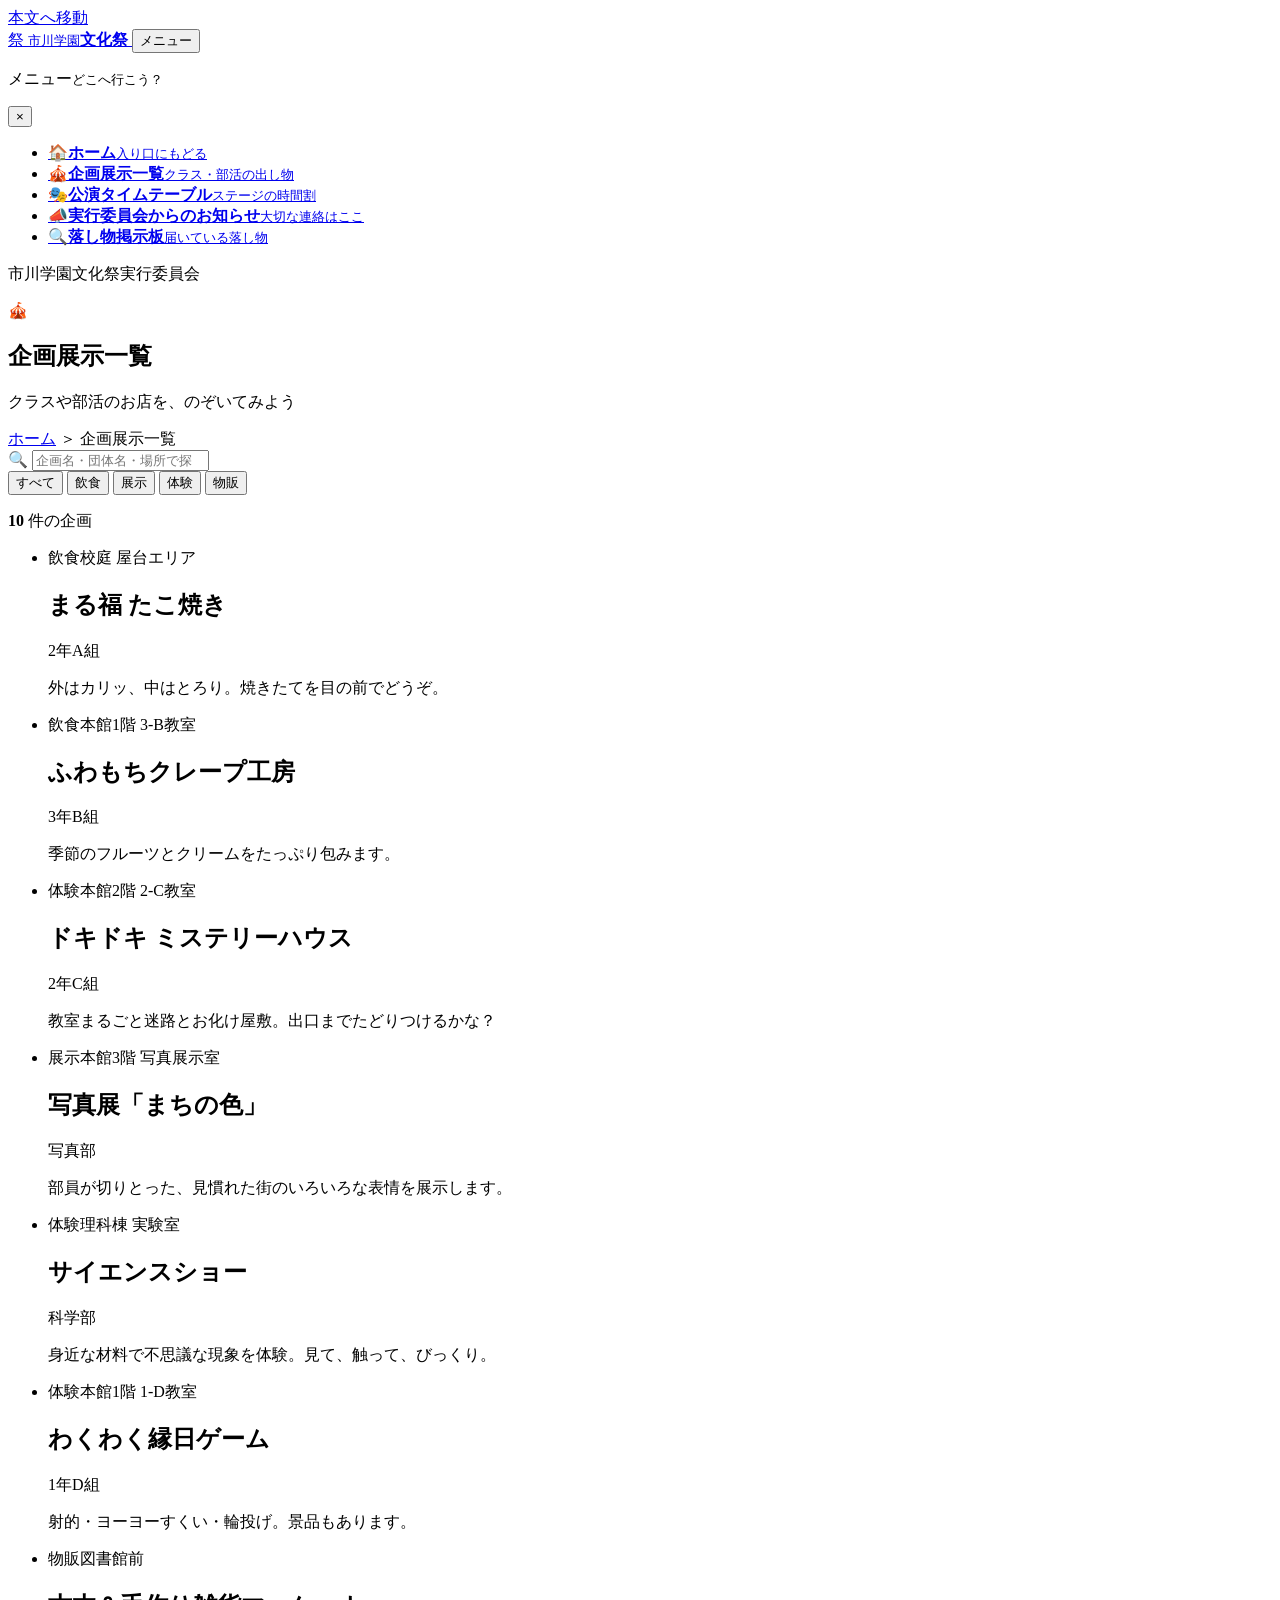
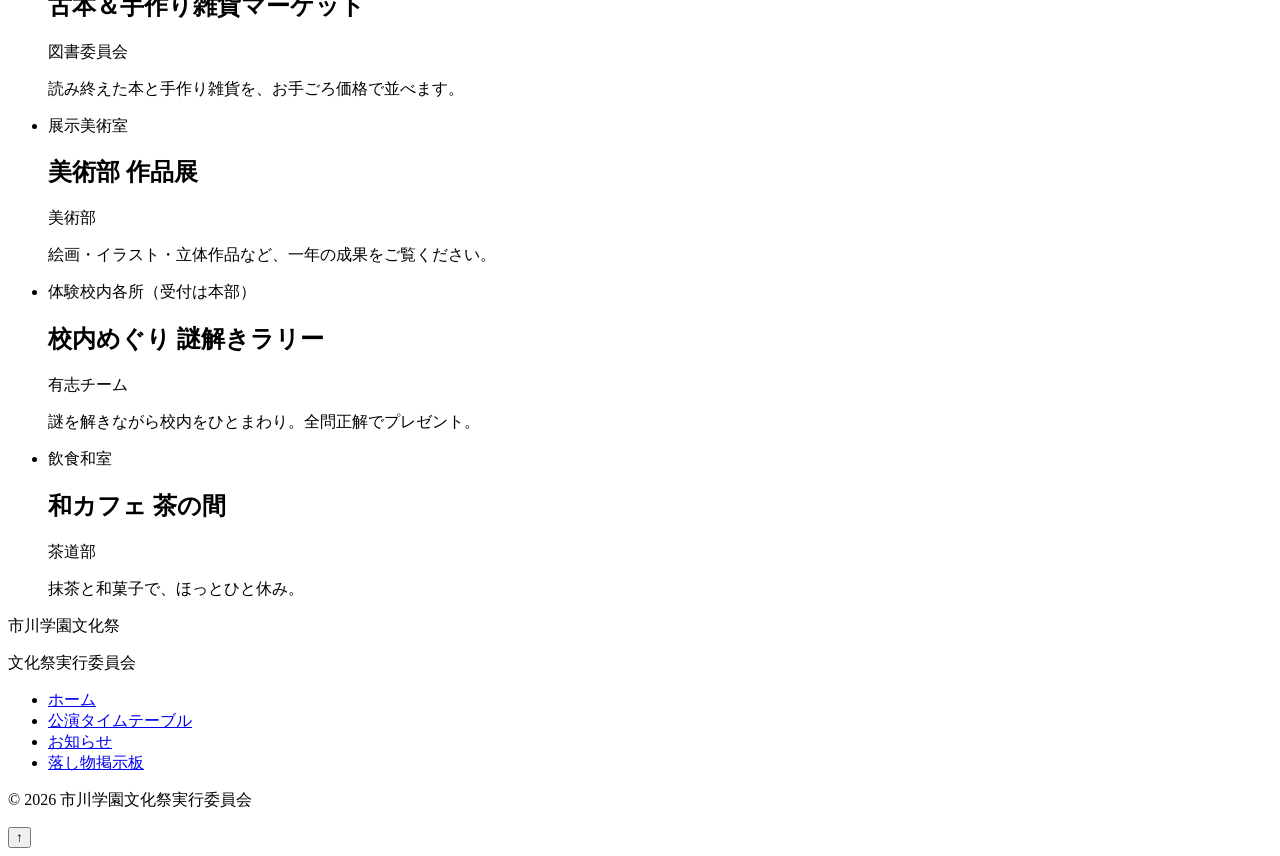
==== exhibits.html @ 0e33b3a8 "Add files via upload" ====
<!DOCTYPE html>
<html lang="ja">
<head>
  <meta charset="UTF-8">
  <meta name="viewport" content="width=device-width, initial-scale=1, viewport-fit=cover">
  <meta name="theme-color" content="#FFF7E6">
  <title>企画展示一覧 | 市川学園文化祭</title>
  <meta name="description" content="市川学園文化祭の企画展示一覧。飲食・展示・体験・物販をカテゴリや言葉で探せます。">
  <link rel="stylesheet" href="css/style.css">
  <script src="js/main.js" defer></script>
</head>
<body>
<a class="skip" href="#main">本文へ移動</a>

<div class="app">

  <!-- ===== ヘッダー ===== -->
  <header class="site-header">
    <div class="site-header__bar">
      <a class="brand" href="index.html" aria-label="市川学園文化祭 ホームへ">
        <span class="brand__mark" aria-hidden="true">祭</span>
        <span class="brand__text"><small>市川学園</small><strong>文化祭</strong></span>
      </a>
      <button class="menu-btn" type="button" aria-expanded="false" aria-controls="drawer" aria-label="メニューを開閉する" data-menu-toggle>
        <span class="menu-btn__icon" aria-hidden="true"><i></i><i></i><i></i></span>
        <span class="menu-btn__label">メニュー</span>
      </button>
    </div>
    <div class="awning" aria-hidden="true"></div>
  </header>

  <!-- ===== ハンバーガーメニュー ===== -->
  <div class="drawer-overlay" data-menu-close></div>
  <nav class="drawer" id="drawer" aria-label="メインメニュー">
    <div class="awning" aria-hidden="true"></div>
    <div class="drawer__head">
      <p class="drawer__title">メニュー<small>どこへ行こう？</small></p>
      <button class="drawer__close" type="button" data-menu-close aria-label="メニューを閉じる">×</button>
    </div>
    <ul class="drawer__list">
      <li data-c="mustard"><a href="index.html"><span class="drawer__ico" aria-hidden="true">🏠</span><span><b>ホーム</b><small>入り口にもどる</small></span></a></li>
      <li data-c="red"><a href="exhibits.html" aria-current="page"><span class="drawer__ico" aria-hidden="true">🎪</span><span><b>企画展示一覧</b><small>クラス・部活の出し物</small></span></a></li>
      <li data-c="blue"><a href="timetable.html"><span class="drawer__ico" aria-hidden="true">🎭</span><span><b>公演タイムテーブル</b><small>ステージの時間割</small></span></a></li>
      <li data-c="mustard"><a href="news.html"><span class="drawer__ico" aria-hidden="true">📣</span><span><b>実行委員会からのお知らせ</b><small>大切な連絡はここ</small></span></a></li>
      <li data-c="green"><a href="lostfound.html"><span class="drawer__ico" aria-hidden="true">🔍</span><span><b>落し物掲示板</b><small>届いている落し物</small></span></a></li>
    </ul>
    <p class="drawer__foot">市川学園文化祭実行委員会</p>
  </nav>

  <main id="main" class="theme-red">

    <section class="page-hero">
      <div class="bunting" aria-hidden="true"></div>
      <div class="page-hero__plate">
        <span class="page-hero__ico" aria-hidden="true">🎪</span>
        <h1 class="page-hero__title">企画展示一覧</h1>
        <p class="page-hero__lead">クラスや部活のお店を、のぞいてみよう</p>
      </div>
    </section>

    <nav class="crumbs" aria-label="現在のページ">
      <a href="index.html">ホーム</a> ＞ <span aria-current="page">企画展示一覧</span>
    </nav>

    <div class="section" data-filter-root>
      <div class="tools">
        <label class="search">
          <span class="search__ico" aria-hidden="true">🔍</span>
          <input type="search" placeholder="企画名・団体名・場所で探す" data-search aria-label="企画を検索">
        </label>
        <div class="chips" role="group" aria-label="カテゴリで絞り込む">
          <button class="chip" type="button" data-chip="all" aria-pressed="true">すべて</button>
          <button class="chip" type="button" data-chip="food" aria-pressed="false">飲食</button>
          <button class="chip" type="button" data-chip="exhibit" aria-pressed="false">展示</button>
          <button class="chip" type="button" data-chip="experience" aria-pressed="false">体験</button>
          <button class="chip" type="button" data-chip="goods" aria-pressed="false">物販</button>
        </div>
      </div>

      <p class="result-count" aria-live="polite"><b data-count>10</b> 件の企画</p>

      <!-- ★企画は<li>を1つ足すだけで増やせます（data-category は food / exhibit / experience / goods） -->
      <ul class="shop-list">

        <li class="shop" id="e1" data-item data-category="food">
          <div class="awning" aria-hidden="true"></div>
          <div class="shop__body">
            <div class="shop__meta"><span class="tag">飲食</span><span>校庭 屋台エリア</span></div>
            <h2 class="shop__title">まる福 たこ焼き</h2>
            <p class="shop__org">2年A組</p>
            <p class="shop__desc">外はカリッ、中はとろり。焼きたてを目の前でどうぞ。</p>
          </div>
        </li>

        <li class="shop" id="e2" data-item data-category="food">
          <div class="awning" aria-hidden="true"></div>
          <div class="shop__body">
            <div class="shop__meta"><span class="tag">飲食</span><span>本館1階 3-B教室</span></div>
            <h2 class="shop__title">ふわもちクレープ工房</h2>
            <p class="shop__org">3年B組</p>
            <p class="shop__desc">季節のフルーツとクリームをたっぷり包みます。</p>
          </div>
        </li>

        <li class="shop" id="e3" data-item data-category="experience">
          <div class="awning" aria-hidden="true"></div>
          <div class="shop__body">
            <div class="shop__meta"><span class="tag">体験</span><span>本館2階 2-C教室</span></div>
            <h2 class="shop__title">ドキドキ ミステリーハウス</h2>
            <p class="shop__org">2年C組</p>
            <p class="shop__desc">教室まるごと迷路とお化け屋敷。出口までたどりつけるかな？</p>
          </div>
        </li>

        <li class="shop" id="e4" data-item data-category="exhibit">
          <div class="awning" aria-hidden="true"></div>
          <div class="shop__body">
            <div class="shop__meta"><span class="tag">展示</span><span>本館3階 写真展示室</span></div>
            <h2 class="shop__title">写真展「まちの色」</h2>
            <p class="shop__org">写真部</p>
            <p class="shop__desc">部員が切りとった、見慣れた街のいろいろな表情を展示します。</p>
          </div>
        </li>

        <li class="shop" id="e5" data-item data-category="experience">
          <div class="awning" aria-hidden="true"></div>
          <div class="shop__body">
            <div class="shop__meta"><span class="tag">体験</span><span>理科棟 実験室</span></div>
            <h2 class="shop__title">サイエンスショー</h2>
            <p class="shop__org">科学部</p>
            <p class="shop__desc">身近な材料で不思議な現象を体験。見て、触って、びっくり。</p>
          </div>
        </li>

        <li class="shop" id="e6" data-item data-category="experience">
          <div class="awning" aria-hidden="true"></div>
          <div class="shop__body">
            <div class="shop__meta"><span class="tag">体験</span><span>本館1階 1-D教室</span></div>
            <h2 class="shop__title">わくわく縁日ゲーム</h2>
            <p class="shop__org">1年D組</p>
            <p class="shop__desc">射的・ヨーヨーすくい・輪投げ。景品もあります。</p>
          </div>
        </li>

        <li class="shop" id="e7" data-item data-category="goods">
          <div class="awning" aria-hidden="true"></div>
          <div class="shop__body">
            <div class="shop__meta"><span class="tag">物販</span><span>図書館前</span></div>
            <h2 class="shop__title">古本＆手作り雑貨マーケット</h2>
            <p class="shop__org">図書委員会</p>
            <p class="shop__desc">読み終えた本と手作り雑貨を、お手ごろ価格で並べます。</p>
          </div>
        </li>

        <li class="shop" id="e8" data-item data-category="exhibit">
          <div class="awning" aria-hidden="true"></div>
          <div class="shop__body">
            <div class="shop__meta"><span class="tag">展示</span><span>美術室</span></div>
            <h2 class="shop__title">美術部 作品展</h2>
            <p class="shop__org">美術部</p>
            <p class="shop__desc">絵画・イラスト・立体作品など、一年の成果をご覧ください。</p>
          </div>
        </li>

        <li class="shop" id="e9" data-item data-category="experience">
          <div class="awning" aria-hidden="true"></div>
          <div class="shop__body">
            <div class="shop__meta"><span class="tag">体験</span><span>校内各所（受付は本部）</span></div>
            <h2 class="shop__title">校内めぐり 謎解きラリー</h2>
            <p class="shop__org">有志チーム</p>
            <p class="shop__desc">謎を解きながら校内をひとまわり。全問正解でプレゼント。</p>
          </div>
        </li>

        <li class="shop" id="e10" data-item data-category="food">
          <div class="awning" aria-hidden="true"></div>
          <div class="shop__body">
            <div class="shop__meta"><span class="tag">飲食</span><span>和室</span></div>
            <h2 class="shop__title">和カフェ 茶の間</h2>
            <p class="shop__org">茶道部</p>
            <p class="shop__desc">抹茶と和菓子で、ほっとひと休み。</p>
          </div>
        </li>

      </ul>

      <p class="empty" data-empty hidden>見つかりませんでした。ほかの言葉やカテゴリで探してみてください。</p>
    </div>

  </main>

  <!-- ===== フッター ===== -->
  <footer class="site-footer">
    <div class="bunting" aria-hidden="true"></div>
    <div class="site-footer__body">
      <p class="site-footer__name">市川学園文化祭</p>
      <p class="site-footer__sub">文化祭実行委員会</p>
      <ul class="footer-links">
        <li><a href="index.html">ホーム</a></li>
        <li><a href="timetable.html">公演タイムテーブル</a></li>
        <li><a href="news.html">お知らせ</a></li>
        <li><a href="lostfound.html">落し物掲示板</a></li>
      </ul>
      <p class="copy">© 2026 市川学園文化祭実行委員会</p>
    </div>
    <div class="pavement" aria-hidden="true"></div>
  </footer>

  <button class="to-top" type="button" aria-label="ページの先頭へ戻る">↑</button>
</div>
</body>
</html>
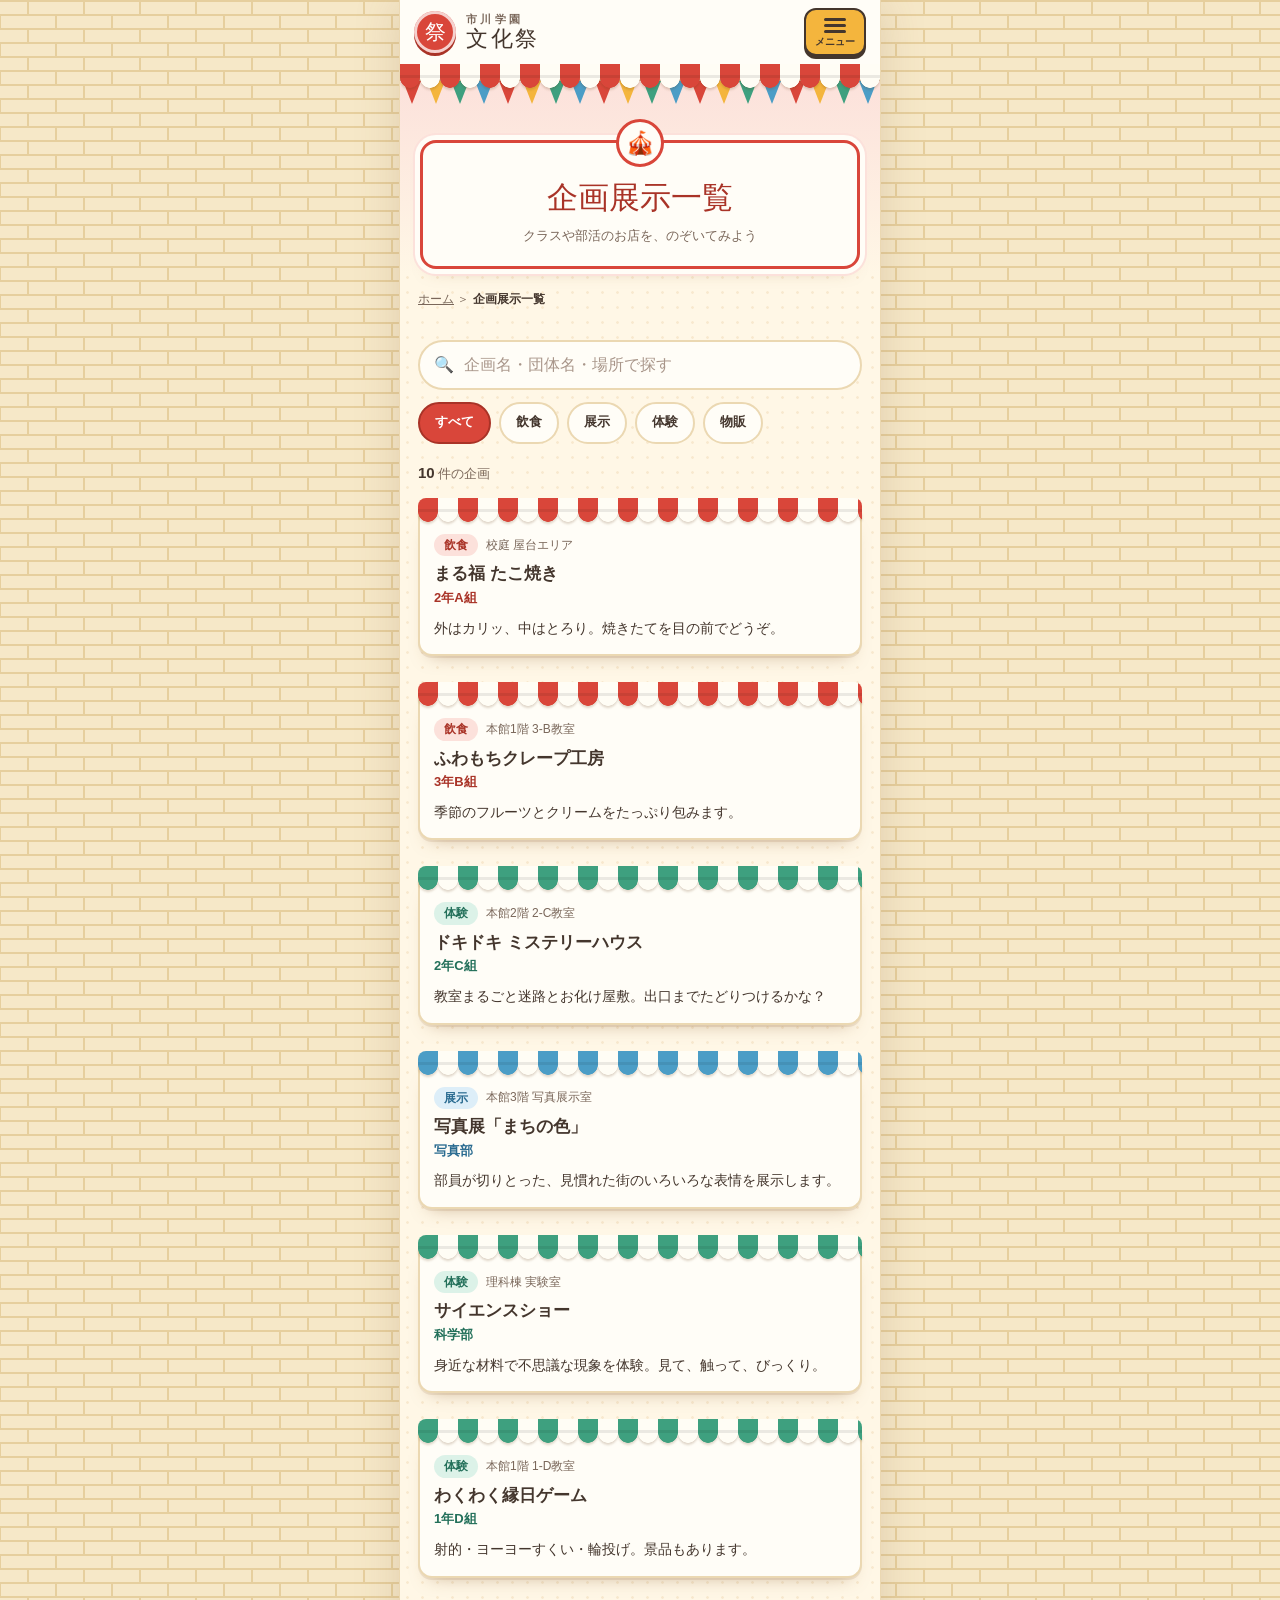
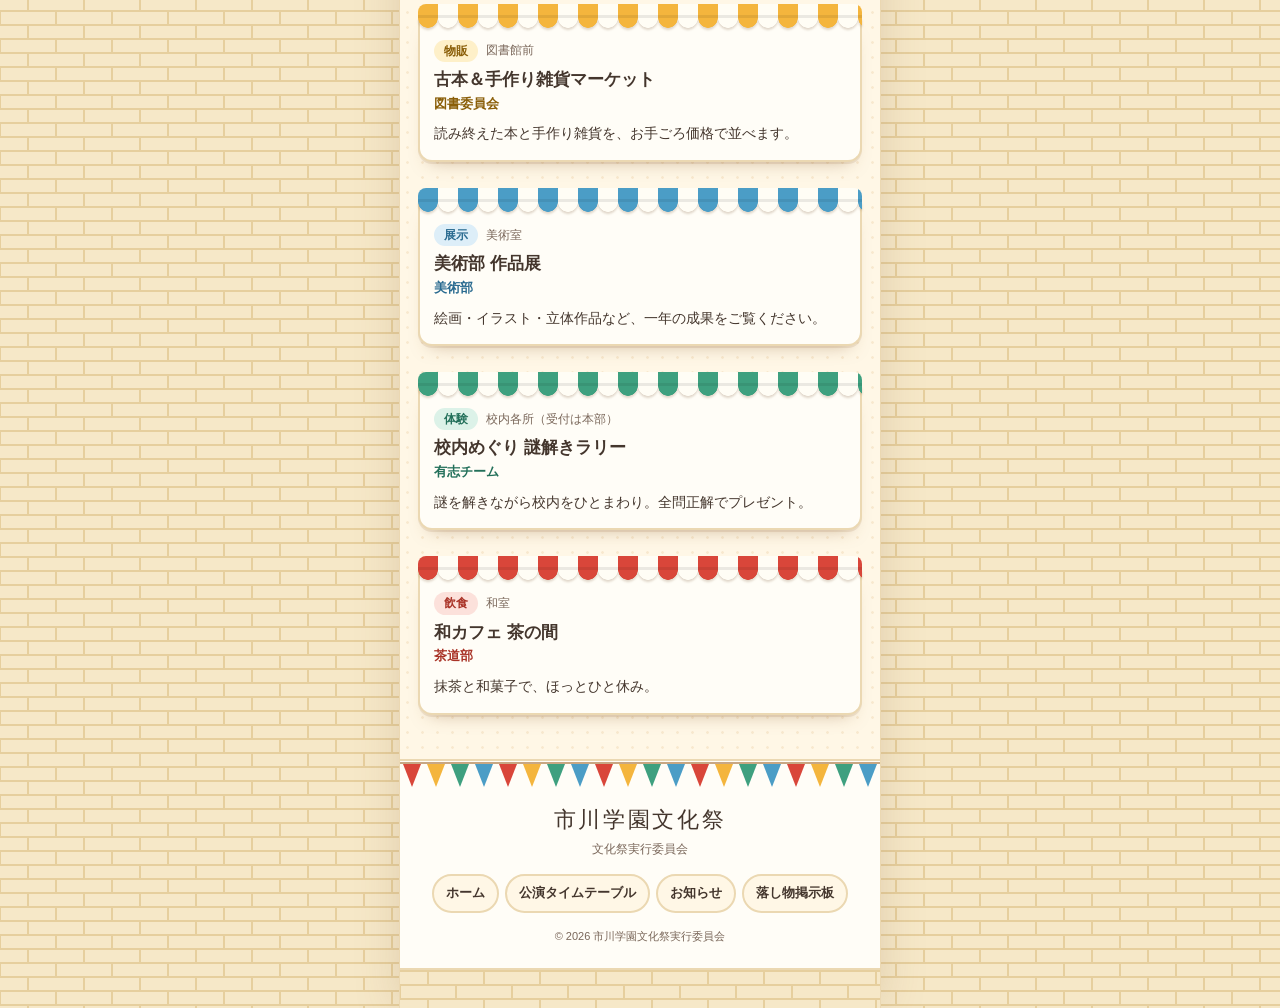
==== commit bc094d48: "Update stylesheet and script links in exhibits.html" ====
--- a/exhibits.html
+++ b/exhibits.html
@@ -6,8 +6,8 @@
   <meta name="theme-color" content="#FFF7E6">
   <title>企画展示一覧 | 市川学園文化祭</title>
   <meta name="description" content="市川学園文化祭の企画展示一覧。飲食・展示・体験・物販をカテゴリや言葉で探せます。">
-  <link rel="stylesheet" href="css/style.css">
-  <script src="js/main.js" defer></script>
+  <link rel="stylesheet" href="style.css">
+  <script src="main.js" defer></script>
 </head>
 <body>
 <a class="skip" href="#main">本文へ移動</a>
--- a/style.css
+++ b/style.css
@@ -0,0 +1,1205 @@
+@charset "UTF-8";
+@import url("https://fonts.googleapis.com/css2?family=RocknRoll+One&family=Zen+Maru+Gothic:wght@400;500;700&display=swap");
+
+/* ==========================================================
+   市川学園文化祭 共通スタイル（全ページ共通）
+   テーマ：昼下がりの商店街
+   　日よけテント / 提灯 / 万国旗 / 石畳 / 掲示板
+   構成：
+     1. デザイントークン
+     2. ベース
+     3. レイアウト（アプリ枠・ヘッダー・ドロワー・フッター）
+     4. 共通パーツ（見出し・ボタン・タグ・チップ・検索）
+     5. ホーム
+     6. 企画展示一覧
+     7. 公演タイムテーブル
+     8. 実行委員会からのお知らせ
+     9. 落し物掲示板
+    10. モーション設定
+   ========================================================== */
+
+
+/* ---------- 1. デザイントークン ---------- */
+:root {
+  /* 画面幅：スマホ縦を基準。PCでは中央にこの幅で表示 */
+  --col: 480px;
+  --edge: max(0px, calc((100vw - var(--col)) / 2));
+
+  /* 地の色（すべて明るい生成り系） */
+  --cream: #FFF7E6;
+  --paper: #FFFDF7;
+  --sand: #F3E4C4;
+  --line: #EBD8B2;
+
+  /* 文字 */
+  --ink: #44362D;
+  --ink-soft: #7A675A;
+
+  /* 商店街の色：提灯の赤 / からし / 若草 / 空 */
+  --red: #D9463A;
+  --red-deep: #A93327;
+  --red-soft: #FCE1DB;
+
+  --mustard: #F4B53D;
+  --mustard-deep: #8A5E08;
+  --mustard-soft: #FEF0C9;
+
+  --green: #3EA07F;
+  --green-deep: #23705A;
+  --green-soft: #DCF2E8;
+
+  --blue: #4B9DC6;
+  --blue-deep: #2A6B90;
+  --blue-soft: #DDEEF8;
+
+  --rope: #B58B5C;
+
+  --shadow: 0 2px 0 rgba(140, 95, 45, .12), 0 10px 18px -12px rgba(140, 95, 45, .5);
+
+  --font-display: "RocknRoll One", "Zen Maru Gothic", "Hiragino Maru Gothic ProN", "Yu Gothic", sans-serif;
+  --font-body: "Zen Maru Gothic", "Hiragino Maru Gothic ProN", "Hiragino Kaku Gothic ProN", "Yu Gothic Medium", "Yu Gothic", Meiryo, sans-serif;
+
+  /* 石畳（SVG） */
+  --brick: url("data:image/svg+xml,%3Csvg xmlns='http://www.w3.org/2000/svg' width='56' height='28' viewBox='0 0 56 28'%3E%3Crect width='56' height='28' fill='%23F6E8C8'/%3E%3Cpath d='M0 1H56M0 15H56M28 1V15M0 15V29M56 15V29' stroke='%23E6CF9E' stroke-width='2' fill='none'/%3E%3C/svg%3E");
+
+  /* 万国旗（SVG） */
+  --bunting: url("data:image/svg+xml,%3Csvg xmlns='http://www.w3.org/2000/svg' width='96' height='32' viewBox='0 0 96 32'%3E%3Cpath d='M0 2H96' stroke='%23B58B5C' stroke-width='1.6'/%3E%3Cpath d='M3 3L21 3L12 26Z' fill='%23D9463A'/%3E%3Cpath d='M27 3L45 3L36 26Z' fill='%23F4B53D'/%3E%3Cpath d='M51 3L69 3L60 26Z' fill='%233EA07F'/%3E%3Cpath d='M75 3L93 3L84 26Z' fill='%234B9DC6'/%3E%3C/svg%3E");
+}
+
+/* ページごとのアクセント色 */
+.theme-red   { --acc: var(--red);     --acc-deep: var(--red-deep);     --acc-soft: var(--red-soft); }
+.theme-blue  { --acc: var(--blue);    --acc-deep: var(--blue-deep);    --acc-soft: var(--blue-soft); }
+.theme-mustard { --acc: var(--mustard); --acc-deep: var(--mustard-deep); --acc-soft: var(--mustard-soft); }
+.theme-green { --acc: var(--green);   --acc-deep: var(--green-deep);   --acc-soft: var(--green-soft); }
+
+
+/* ---------- 2. ベース ---------- */
+*, *::before, *::after { box-sizing: border-box; }
+
+html {
+  -webkit-text-size-adjust: 100%;
+  text-size-adjust: 100%;
+  scroll-behavior: smooth;
+}
+
+body {
+  margin: 0;
+  font-family: var(--font-body);
+  font-size: 15px;
+  line-height: 1.75;
+  color: var(--ink);
+  background-color: var(--sand);
+  background-image: var(--brick);
+  -webkit-font-smoothing: antialiased;
+}
+
+body.is-locked { overflow: hidden; }
+
+h1, h2, h3, p, dl, dd, ul, ol { margin: 0; padding: 0; }
+ul, ol { list-style: none; }
+img, svg { display: block; max-width: 100%; }
+a { color: var(--blue-deep); }
+button { font: inherit; color: inherit; }
+
+[hidden] { display: none !important; }
+
+:focus-visible {
+  outline: 3px solid var(--blue);
+  outline-offset: 2px;
+  border-radius: 6px;
+}
+
+.skip {
+  position: absolute;
+  left: 8px;
+  top: -80px;
+  z-index: 300;
+  padding: 8px 14px;
+  background: var(--paper);
+  border: 2px solid var(--ink);
+  border-radius: 8px;
+  font-weight: 700;
+}
+.skip:focus { top: 8px; }
+
+
+/* ---------- 3. レイアウト ---------- */
+.app {
+  position: relative;
+  max-width: var(--col);
+  min-height: 100vh;
+  min-height: 100dvh;
+  margin: 0 auto;
+  background-color: var(--cream);
+  background-image: radial-gradient(rgba(214, 160, 84, .16) 1px, transparent 1.6px);
+  background-size: 15px 15px;
+  box-shadow: 0 0 0 1px var(--line), 0 0 44px rgba(120, 80, 40, .18);
+  overflow-x: clip;
+}
+
+/* 日よけテント（ストライプ＋スカラップ） */
+.awning {
+  --awn: var(--red);
+  position: relative;
+  height: 14px;
+  background: repeating-linear-gradient(90deg, var(--awn) 0 20px, #FFFDF5 20px 40px);
+  box-shadow: inset 0 -3px 0 rgba(0, 0, 0, .08);
+}
+.awning::after {
+  content: "";
+  position: absolute;
+  left: 0;
+  right: 0;
+  top: 100%;
+  height: 10px;
+  background:
+    radial-gradient(circle at 10px 0, var(--awn) 9.5px, transparent 10px) 0 0 / 40px 10px repeat-x,
+    radial-gradient(circle at 30px 0, #FFFDF5 9.5px, transparent 10px) 0 0 / 40px 10px repeat-x;
+  filter: drop-shadow(0 2px 1px rgba(100, 60, 20, .2));
+}
+
+/* 万国旗 */
+.bunting {
+  height: 32px;
+  background: var(--bunting) repeat-x 0 0 / 96px 32px;
+}
+
+/* 石畳 */
+.pavement {
+  height: 40px;
+  background-image: var(--brick);
+  border-top: 2px solid var(--line);
+}
+
+/* ヘッダー */
+.site-header {
+  position: sticky;
+  top: 0;
+  z-index: 50;
+  background: var(--paper);
+}
+.site-header__bar {
+  display: flex;
+  align-items: center;
+  justify-content: space-between;
+  gap: 12px;
+  min-height: 62px;
+  padding: 8px 14px;
+}
+.brand {
+  display: flex;
+  align-items: center;
+  gap: 10px;
+  color: inherit;
+  text-decoration: none;
+}
+.brand__mark {
+  display: grid;
+  place-items: center;
+  flex: none;
+  width: 42px;
+  height: 42px;
+  border-radius: 50%;
+  background: var(--red);
+  color: #fff;
+  font-family: var(--font-display);
+  font-size: 21px;
+  box-shadow: inset 0 0 0 3px rgba(255, 255, 255, .75), 0 3px 0 var(--red-deep);
+}
+.brand__text {
+  display: flex;
+  flex-direction: column;
+  line-height: 1.15;
+}
+.brand__text small {
+  font-size: 11px;
+  font-weight: 700;
+  letter-spacing: .3em;
+  color: var(--ink-soft);
+}
+.brand__text strong {
+  font-family: var(--font-display);
+  font-weight: 400;
+  font-size: 22px;
+  letter-spacing: .12em;
+}
+
+/* ハンバーガーボタン */
+.menu-btn {
+  display: flex;
+  flex-direction: column;
+  align-items: center;
+  justify-content: center;
+  gap: 4px;
+  flex: none;
+  width: 62px;
+  height: 48px;
+  padding: 0;
+  border: 2px solid var(--ink);
+  border-radius: 12px;
+  background: var(--mustard);
+  box-shadow: 0 3px 0 var(--ink);
+  cursor: pointer;
+}
+.menu-btn:active { transform: translateY(2px); box-shadow: 0 1px 0 var(--ink); }
+.menu-btn__icon { position: relative; width: 22px; height: 15px; }
+.menu-btn__icon i {
+  position: absolute;
+  left: 0;
+  width: 100%;
+  height: 3px;
+  border-radius: 2px;
+  background: var(--ink);
+  transition: transform .25s, top .25s, opacity .2s;
+}
+.menu-btn__icon i:nth-child(1) { top: 0; }
+.menu-btn__icon i:nth-child(2) { top: 6px; }
+.menu-btn__icon i:nth-child(3) { top: 12px; }
+.menu-btn__label { font-size: 10px; font-weight: 700; line-height: 1; }
+.menu-btn[aria-expanded="true"] i:nth-child(1) { top: 6px; transform: rotate(45deg); }
+.menu-btn[aria-expanded="true"] i:nth-child(2) { opacity: 0; }
+.menu-btn[aria-expanded="true"] i:nth-child(3) { top: 6px; transform: rotate(-45deg); }
+
+/* ドロワー（ハンバーガーメニュー本体） */
+.drawer-overlay {
+  position: fixed;
+  top: 0;
+  bottom: 0;
+  left: var(--edge);
+  right: var(--edge);
+  z-index: 90;
+  background: rgba(90, 58, 34, .32);
+  opacity: 0;
+  visibility: hidden;
+  transition: opacity .3s, visibility 0s .3s;
+}
+.drawer-overlay.is-open {
+  opacity: 1;
+  visibility: visible;
+  transition: opacity .3s;
+}
+
+.drawer {
+  position: fixed;
+  top: 0;
+  bottom: 0;
+  right: var(--edge);
+  z-index: 100;
+  display: flex;
+  flex-direction: column;
+  width: min(86vw, 340px);
+  background: var(--cream);
+  border-left: 3px solid var(--mustard);
+  box-shadow: -12px 0 30px -12px rgba(90, 58, 34, .4);
+  transform: translateX(105%);
+  visibility: hidden;
+  transition: transform .32s cubic-bezier(.3, .9, .3, 1), visibility 0s .32s;
+  overflow-y: auto;
+  overscroll-behavior: contain;
+}
+.drawer.is-open {
+  transform: none;
+  visibility: visible;
+  transition: transform .32s cubic-bezier(.3, .9, .3, 1), visibility 0s;
+}
+.drawer .awning { --awn: var(--mustard); flex: none; height: 18px; }
+
+.drawer__head {
+  display: flex;
+  align-items: center;
+  justify-content: space-between;
+  padding: 24px 16px 10px 20px;
+}
+.drawer__title {
+  font-family: var(--font-display);
+  font-size: 22px;
+  line-height: 1.3;
+}
+.drawer__title small {
+  display: block;
+  font-family: var(--font-body);
+  font-size: 12px;
+  color: var(--ink-soft);
+}
+.drawer__close {
+  display: grid;
+  place-items: center;
+  width: 44px;
+  height: 44px;
+  border: 2px solid var(--line);
+  border-radius: 50%;
+  background: var(--paper);
+  font-size: 22px;
+  line-height: 1;
+  cursor: pointer;
+}
+.drawer__list {
+  display: flex;
+  flex-direction: column;
+  gap: 10px;
+  padding: 8px 16px 16px;
+}
+.drawer__list li { --c-soft: var(--mustard-soft); }
+.drawer__list li[data-c="red"]   { --c-soft: var(--red-soft); }
+.drawer__list li[data-c="blue"]  { --c-soft: var(--blue-soft); }
+.drawer__list li[data-c="green"] { --c-soft: var(--green-soft); }
+.drawer__list a {
+  display: flex;
+  align-items: center;
+  gap: 12px;
+  min-height: 62px;
+  padding: 10px 14px;
+  border: 2px solid var(--line);
+  border-radius: 14px;
+  background: var(--paper);
+  color: var(--ink);
+  text-decoration: none;
+}
+.drawer__list a:active { background: var(--mustard-soft); }
+.drawer__list a[aria-current="page"] {
+  border-color: var(--mustard);
+  background: var(--mustard-soft);
+}
+.drawer__ico {
+  display: grid;
+  place-items: center;
+  flex: none;
+  width: 42px;
+  height: 42px;
+  border-radius: 50%;
+  background: var(--c-soft);
+  font-size: 21px;
+}
+.drawer__list b { display: block; font-size: 15px; line-height: 1.4; }
+.drawer__list small { display: block; font-size: 12px; color: var(--ink-soft); line-height: 1.4; }
+.drawer__foot {
+  margin-top: auto;
+  padding: 14px 20px calc(18px + env(safe-area-inset-bottom));
+  font-size: 12px;
+  color: var(--ink-soft);
+  text-align: center;
+}
+
+/* フッター */
+.site-footer {
+  margin-top: 44px;
+  text-align: center;
+  background: var(--paper);
+  border-top: 2px solid var(--line);
+}
+.site-footer__body { padding: 8px 18px 22px; }
+.site-footer__name {
+  font-family: var(--font-display);
+  font-size: 22px;
+  letter-spacing: .12em;
+}
+.site-footer__sub { font-size: 12px; color: var(--ink-soft); }
+.footer-links {
+  display: flex;
+  flex-wrap: wrap;
+  justify-content: center;
+  gap: 4px 6px;
+  margin: 14px 0;
+}
+.footer-links a {
+  display: inline-block;
+  padding: 6px 12px;
+  border-radius: 999px;
+  color: var(--ink);
+  font-size: 13px;
+  font-weight: 700;
+  text-decoration: none;
+  background: var(--cream);
+  border: 2px solid var(--line);
+}
+.copy { font-size: 11px; color: var(--ink-soft); }
+.site-footer .pavement { padding-bottom: env(safe-area-inset-bottom); }
+
+/* ページ先頭へ戻る */
+.to-top {
+  position: fixed;
+  right: calc(var(--edge) + 14px);
+  bottom: calc(16px + env(safe-area-inset-bottom));
+  z-index: 40;
+  display: grid;
+  place-items: center;
+  width: 48px;
+  height: 48px;
+  border: 2px solid var(--red-deep);
+  border-radius: 50%;
+  background: var(--red);
+  color: #fff;
+  font-size: 20px;
+  font-weight: 700;
+  line-height: 1;
+  box-shadow: 0 4px 0 var(--red-deep);
+  cursor: pointer;
+  opacity: 0;
+  visibility: hidden;
+  transform: translateY(10px);
+  transition: opacity .25s, transform .25s, visibility 0s .25s;
+}
+.to-top.is-show {
+  opacity: 1;
+  visibility: visible;
+  transform: none;
+  transition: opacity .25s, transform .25s;
+}
+
+
+/* ---------- 4. 共通パーツ ---------- */
+.section { padding: 30px 18px 0; }
+
+.sec-title {
+  margin-bottom: 16px;
+  font-family: var(--font-display);
+  font-weight: 400;
+  font-size: 22px;
+  line-height: 1.35;
+}
+.sec-title::after {
+  content: "";
+  display: block;
+  width: 72px;
+  height: 5px;
+  margin-top: 6px;
+  border-radius: 3px;
+  background: repeating-linear-gradient(90deg, var(--red) 0 9px, var(--mustard) 9px 18px, var(--green) 18px 27px, var(--blue) 27px 36px);
+}
+.sec-note { margin: -6px 0 14px; font-size: 13px; color: var(--ink-soft); }
+
+.more-link { display: flex; justify-content: flex-end; margin-top: 12px; }
+.more-link a { padding: 6px 4px; font-weight: 700; font-size: 14px; }
+
+/* ボタン */
+.btn {
+  display: inline-flex;
+  align-items: center;
+  justify-content: center;
+  min-height: 50px;
+  padding: 0 16px;
+  border: 2px solid var(--red-deep);
+  border-radius: 999px;
+  background: var(--red);
+  color: #fff;
+  font-size: 15px;
+  font-weight: 700;
+  text-decoration: none;
+  box-shadow: 0 4px 0 var(--red-deep);
+}
+.btn:active { transform: translateY(3px); box-shadow: 0 1px 0 var(--red-deep); }
+.btn--ghost {
+  background: var(--paper);
+  border-color: var(--red);
+  color: var(--red-deep);
+  box-shadow: 0 4px 0 var(--red);
+}
+.btn--ghost:active { box-shadow: 0 1px 0 var(--red); }
+
+/* タグ */
+.tag {
+  display: inline-block;
+  padding: 1px 10px;
+  border-radius: 999px;
+  background: var(--tag-soft, var(--red-soft));
+  color: var(--tag-deep, var(--red-deep));
+  font-size: 12px;
+  font-weight: 700;
+  line-height: 1.7;
+  white-space: nowrap;
+}
+.tag--red     { --tag-soft: var(--red-soft);     --tag-deep: var(--red-deep); }
+.tag--blue    { --tag-soft: var(--blue-soft);    --tag-deep: var(--blue-deep); }
+.tag--green   { --tag-soft: var(--green-soft);   --tag-deep: var(--green-deep); }
+.tag--mustard { --tag-soft: var(--mustard-soft); --tag-deep: var(--mustard-deep); }
+
+/* パンくず */
+.crumbs { padding: 14px 18px 0; font-size: 12px; color: var(--ink-soft); }
+.crumbs a { color: var(--ink-soft); }
+.crumbs span[aria-current] { color: var(--ink); font-weight: 700; }
+
+/* 下層ページ：看板つきタイトル */
+.page-hero { position: relative; padding-bottom: 6px; background: linear-gradient(var(--acc-soft), var(--cream)); }
+.page-hero__plate {
+  position: relative;
+  margin: 30px 20px 0;
+  padding: 34px 16px 18px;
+  text-align: center;
+  background: var(--paper);
+  border: 3px solid var(--acc);
+  border-radius: 16px;
+  box-shadow: 0 0 0 5px var(--paper), 0 0 0 7px var(--acc-soft), var(--shadow);
+}
+.page-hero__ico {
+  position: absolute;
+  top: -24px;
+  left: 50%;
+  display: grid;
+  place-items: center;
+  width: 48px;
+  height: 48px;
+  border: 3px solid var(--acc);
+  border-radius: 50%;
+  background: var(--paper);
+  font-size: 23px;
+  transform: translateX(-50%);
+}
+.page-hero__title {
+  font-family: var(--font-display);
+  font-weight: 400;
+  font-size: clamp(24px, 7.4vw, 31px);
+  line-height: 1.35;
+  color: var(--acc-deep);
+}
+.page-hero__lead { margin-top: 6px; font-size: 13px; color: var(--ink-soft); }
+
+/* 絞り込み・検索 */
+.tools { display: flex; flex-direction: column; gap: 12px; }
+.search { position: relative; }
+.search__ico { position: absolute; left: 16px; top: 50%; font-size: 16px; transform: translateY(-50%); pointer-events: none; }
+.search input {
+  width: 100%;
+  min-height: 50px;
+  padding: 0 16px 0 44px;
+  border: 2px solid var(--line);
+  border-radius: 999px;
+  background: var(--paper);
+  color: var(--ink);
+  font: inherit;
+  font-size: 16px; /* iOSの自動ズーム防止 */
+}
+.search input::placeholder { color: #A9968A; }
+.search input:focus { border-color: var(--acc, var(--blue)); outline: none; box-shadow: 0 0 0 3px var(--acc-soft, var(--blue-soft)); }
+
+.chips { display: flex; flex-wrap: wrap; gap: 8px; }
+.chip {
+  display: inline-flex;
+  align-items: center;
+  gap: 6px;
+  min-height: 42px;
+  padding: 0 15px;
+  border: 2px solid var(--line);
+  border-radius: 999px;
+  background: var(--paper);
+  color: var(--ink);
+  font-size: 13px;
+  font-weight: 700;
+  cursor: pointer;
+}
+.chip[aria-pressed="true"] {
+  background: var(--stc, var(--acc, var(--red)));
+  border-color: var(--stc-deep, var(--acc-deep, var(--red-deep)));
+  color: #fff;
+}
+.chip--mustard[aria-pressed="true"] { color: var(--ink); }
+.chip--fav[aria-pressed="true"] {
+  background: var(--mustard);
+  border-color: var(--mustard-deep);
+  color: var(--ink);
+}
+.chip__dot { width: 10px; height: 10px; border-radius: 50%; background: var(--stc); box-shadow: 0 0 0 2px #fff; }
+
+.result-count { margin: 16px 0 12px; font-size: 13px; color: var(--ink-soft); }
+.result-count b { color: var(--ink); font-size: 15px; }
+
+.empty {
+  padding: 26px 16px;
+  text-align: center;
+  font-size: 14px;
+  color: var(--ink-soft);
+  background: var(--paper);
+  border: 2px dashed var(--line);
+  border-radius: 14px;
+}
+
+.bullets li { position: relative; padding-left: 1.2em; }
+.bullets li + li { margin-top: 4px; }
+.bullets li::before {
+  content: "";
+  position: absolute;
+  left: .2em;
+  top: .72em;
+  width: 7px;
+  height: 7px;
+  border-radius: 50%;
+  background: var(--acc, var(--red));
+}
+
+/* ページ内リンクで飛んだ先を強調 */
+:target { animation: target-flash 1.6s ease-out; }
+@keyframes target-flash { 0% { box-shadow: 0 0 0 6px var(--mustard); } 100% { box-shadow: 0 0 0 6px transparent; } }
+
+
+/* ---------- 5. ホーム ---------- */
+.hero {
+  position: relative;
+  padding-bottom: 34px;
+  text-align: center;
+  background: linear-gradient(#FFEEC6 0, var(--cream) 82%);
+}
+
+/* 提灯 */
+.lanterns {
+  position: relative;
+  display: flex;
+  justify-content: space-evenly;
+  padding: 0 10px;
+  height: 92px;
+}
+.lanterns::before {
+  content: "";
+  position: absolute;
+  left: 0;
+  right: 0;
+  top: 0;
+  height: 2px;
+  background: var(--rope);
+}
+.lantern {
+  position: relative;
+  padding-top: 16px;
+  transform-origin: 50% 0;
+  animation: sway 4.4s ease-in-out infinite;
+  --lc: var(--red);
+  --lt: #fff;
+}
+.lantern::before { /* 吊るし紐 */
+  content: "";
+  position: absolute;
+  left: 50%;
+  top: 0;
+  width: 2px;
+  height: 18px;
+  background: var(--rope);
+  transform: translateX(-50%);
+}
+.lantern b {
+  position: relative;
+  display: grid;
+  place-items: center;
+  width: 46px;
+  height: 58px;
+  border-radius: 50% / 44%;
+  background:
+    radial-gradient(circle at 34% 28%, rgba(255, 255, 255, .5), transparent 40%),
+    repeating-linear-gradient(0deg, transparent 0 9px, rgba(0, 0, 0, .09) 9px 10px),
+    var(--lc);
+  box-shadow: inset -5px -4px 0 rgba(0, 0, 0, .08), 0 8px 8px -6px rgba(100, 60, 20, .4);
+  color: var(--lt);
+  font-family: var(--font-display);
+  font-weight: 400;
+  font-size: 21px;
+}
+.lantern b::before,
+.lantern b::after { /* 上下の口金 */
+  content: "";
+  position: absolute;
+  left: 50%;
+  width: 20px;
+  height: 6px;
+  background: #8C6A45;
+  transform: translateX(-50%);
+}
+.lantern b::before { top: -3px; border-radius: 4px 4px 0 0; }
+.lantern b::after { bottom: -3px; border-radius: 0 0 4px 4px; }
+.lantern:nth-child(2) { --lc: var(--mustard); --lt: var(--ink); animation-delay: -1.1s; }
+.lantern:nth-child(3) { --lc: var(--green);   animation-delay: -2.2s; }
+.lantern:nth-child(4) { --lc: var(--blue);    animation-delay: -3.3s; }
+.lantern:nth-child(5) { animation-delay: -.6s; }
+@keyframes sway { 0%, 100% { transform: rotate(-3.2deg); } 50% { transform: rotate(3.2deg); } }
+
+/* 看板 */
+.hero__sign {
+  position: relative;
+  margin: 2px 22px 0;
+  padding: 24px 14px 20px;
+  background: var(--paper);
+  border: 3px solid var(--red);
+  border-radius: 18px;
+  box-shadow: 0 0 0 5px var(--paper), 0 0 0 8px var(--mustard), var(--shadow);
+  transform-origin: 50% 0;
+  animation: sign-drop 1.3s cubic-bezier(.3, 1.5, .5, 1) both;
+}
+@keyframes sign-drop {
+  0%   { transform: rotate(-5deg) translateY(-14px); opacity: 0; }
+  35%  { opacity: 1; }
+  100% { transform: none; }
+}
+.hero__title { font-family: var(--font-display); font-weight: 400; line-height: 1.1; }
+.hero__school {
+  display: block;
+  padding-left: .22em;
+  font-size: clamp(22px, 7.2vw, 30px);
+  letter-spacing: .22em;
+}
+.hero__fest {
+  display: block;
+  padding-left: .06em;
+  font-size: clamp(58px, 20vw, 88px);
+  letter-spacing: .06em;
+  color: var(--red);
+  text-shadow: 3px 3px 0 var(--mustard), 5px 5px 0 rgba(68, 54, 45, .12);
+}
+.hero__catch {
+  display: flex;
+  align-items: center;
+  gap: 10px;
+  margin-top: 12px;
+  font-size: 14px;
+  font-weight: 700;
+  color: var(--ink-soft);
+}
+.hero__catch::before,
+.hero__catch::after {
+  content: "";
+  flex: 1;
+  border-top: 3px dotted var(--mustard);
+}
+
+.hero__date {
+  display: flex;
+  align-items: center;
+  justify-content: center;
+  gap: 10px;
+  margin: 22px 22px 0;
+  padding: 10px 14px;
+  border-radius: 12px;
+  background: var(--green-deep);
+  color: #fff;
+  font-size: 16px;
+  font-weight: 700;
+  box-shadow: 0 4px 0 rgba(35, 112, 90, .35);
+}
+.hero__date span {
+  padding: 0 10px;
+  border-radius: 999px;
+  background: #fff;
+  color: var(--green-deep);
+  font-size: 12px;
+  line-height: 1.8;
+}
+.hero__cta {
+  display: grid;
+  grid-template-columns: 1fr 1fr;
+  gap: 12px;
+  margin: 22px 22px 0;
+}
+
+/* 通りのご案内（店先カード） */
+.street {
+  display: grid;
+  grid-template-columns: 1fr 1fr;
+  gap: 24px 14px;
+}
+.shopfront {
+  --awn: var(--red);
+  --soft: var(--red-soft);
+  display: block;
+  color: inherit;
+  text-decoration: none;
+}
+.shopfront--blue    { --awn: var(--blue);    --soft: var(--blue-soft); }
+.shopfront--mustard { --awn: var(--mustard); --soft: var(--mustard-soft); }
+.shopfront--green   { --awn: var(--green);   --soft: var(--green-soft); }
+.shopfront .awning { --awn: inherit; height: 16px; border-radius: 8px 8px 0 0; }
+.shopfront__body {
+  display: flex;
+  flex-direction: column;
+  gap: 2px;
+  min-height: 150px;
+  padding: 24px 12px 14px;
+  background: var(--paper);
+  border: 2px solid var(--line);
+  border-top: 0;
+  border-radius: 0 0 14px 14px;
+  box-shadow: var(--shadow);
+}
+.shopfront:active .shopfront__body { background: var(--soft); }
+.shopfront__ico {
+  display: grid;
+  place-items: center;
+  width: 44px;
+  height: 44px;
+  margin-bottom: 6px;
+  border-radius: 50%;
+  background: var(--soft);
+  font-size: 22px;
+}
+.shopfront__body strong { font-size: 15px; line-height: 1.45; }
+.shopfront__body small { font-size: 12px; line-height: 1.5; color: var(--ink-soft); }
+
+/* 新着のお知らせ（ホーム用） */
+.news-mini {
+  background: var(--paper);
+  border: 2px solid var(--line);
+  border-radius: 14px;
+  box-shadow: var(--shadow);
+  overflow: hidden;
+}
+.news-mini li + li { border-top: 2px dashed var(--line); }
+.news-mini a {
+  display: block;
+  padding: 12px 14px;
+  color: var(--ink);
+  text-decoration: none;
+}
+.news-mini a:active { background: var(--mustard-soft); }
+.news-mini__meta { display: flex; align-items: center; gap: 8px; font-size: 12px; color: var(--ink-soft); }
+.news-mini__title { margin-top: 2px; font-size: 14px; font-weight: 700; line-height: 1.55; }
+
+/* 気になる企画（横スクロール） */
+.hscroll {
+  display: flex;
+  gap: 14px;
+  margin: 0 -18px;
+  padding: 4px 18px 22px;
+  overflow-x: auto;
+  scroll-snap-type: x mandatory;
+  scroll-padding-left: 18px;
+  scrollbar-width: none;
+}
+.hscroll::-webkit-scrollbar { display: none; }
+.hscroll > li { flex: 0 0 212px; scroll-snap-align: start; }
+
+/* 開催のごあんない */
+.info {
+  background: var(--paper);
+  border: 2px solid var(--line);
+  border-radius: 14px;
+  box-shadow: var(--shadow);
+  overflow: hidden;
+}
+.info > div {
+  display: grid;
+  grid-template-columns: 76px 1fr;
+  align-items: start;
+  gap: 12px;
+  padding: 12px 14px;
+}
+.info > div + div { border-top: 2px dashed var(--line); }
+.info dt {
+  padding: 2px 0;
+  border-radius: 999px;
+  background: var(--mustard);
+  font-size: 12px;
+  font-weight: 700;
+  text-align: center;
+}
+.info dd { font-size: 14px; }
+
+
+/* ---------- 6. 企画展示一覧 ---------- */
+.shop-list { display: flex; flex-direction: column; gap: 26px; }
+
+.shop {
+  --awn: var(--red);
+  --awn-soft: var(--red-soft);
+  --awn-deep: var(--red-deep);
+  scroll-margin-top: 96px;
+}
+.shop[data-category="exhibit"]    { --awn: var(--blue);    --awn-soft: var(--blue-soft);    --awn-deep: var(--blue-deep); }
+.shop[data-category="experience"] { --awn: var(--green);   --awn-soft: var(--green-soft);   --awn-deep: var(--green-deep); }
+.shop[data-category="goods"]      { --awn: var(--mustard); --awn-soft: var(--mustard-soft); --awn-deep: var(--mustard-deep); }
+
+.shop .awning { --awn: inherit; height: 14px; border-radius: 8px 8px 0 0; }
+.shop__link { display: block; color: inherit; text-decoration: none; }
+.shop__body {
+  padding: 22px 14px 14px;
+  background: var(--paper);
+  border: 2px solid var(--line);
+  border-top: 0;
+  border-radius: 0 0 14px 14px;
+  box-shadow: var(--shadow);
+}
+.shop__meta { display: flex; flex-wrap: wrap; align-items: center; gap: 4px 8px; font-size: 12px; color: var(--ink-soft); }
+.shop .tag { background: var(--awn-soft); color: var(--awn-deep); }
+.shop__title { margin-top: 6px; font-size: 17px; font-weight: 700; line-height: 1.45; }
+.shop__org { font-size: 13px; font-weight: 700; color: var(--awn-deep); }
+.shop__desc { margin-top: 6px; font-size: 14px; color: var(--ink); }
+
+/* ホームの「気になる企画」用：説明文を短く */
+.hscroll .shop__desc { display: -webkit-box; -webkit-line-clamp: 2; -webkit-box-orient: vertical; overflow: hidden; }
+
+
+/* ---------- 7. 公演タイムテーブル ---------- */
+.st-gym  { --stc: var(--blue);  --stc-deep: var(--blue-deep);  --stc-soft: var(--blue-soft); }
+.st-hall { --stc: var(--red);   --stc-deep: var(--red-deep);   --stc-soft: var(--red-soft); }
+.st-yard { --stc: var(--green); --stc-deep: var(--green-deep); --stc-soft: var(--green-soft); }
+
+.daytabs { display: grid; grid-template-columns: 1fr 1fr; gap: 8px; margin-bottom: 16px; }
+.daytab {
+  display: flex;
+  flex-direction: column;
+  align-items: center;
+  min-height: 60px;
+  padding: 8px 6px;
+  border: 2px solid var(--line);
+  border-radius: 14px;
+  background: var(--paper);
+  color: var(--ink);
+  cursor: pointer;
+}
+.daytab b { font-family: var(--font-display); font-weight: 400; font-size: 20px; line-height: 1.3; }
+.daytab small { font-size: 12px; color: var(--ink-soft); line-height: 1.4; }
+.daytab[aria-selected="true"] {
+  background: var(--blue);
+  border-color: var(--blue-deep);
+  box-shadow: 0 4px 0 var(--blue-deep);
+  color: #fff;
+}
+.daytab[aria-selected="true"] small { color: #fff; }
+
+.tt-tools { display: flex; flex-direction: column; gap: 10px; }
+
+.timeline { margin-top: 4px; }
+.slot {
+  position: relative;
+  display: grid;
+  grid-template-columns: 58px 1fr;
+  column-gap: 22px;
+  padding-bottom: 16px;
+}
+.tt-foot { margin: 22px 0 0; }
+.slot::before { /* 縦の点線 */
+  content: "";
+  position: absolute;
+  left: 68px;
+  top: 16px;
+  bottom: -14px;
+  border-left: 2px dashed var(--line);
+}
+.slot.is-last::before { display: none; }
+.slot::after { /* 丸印 */
+  content: "";
+  position: absolute;
+  left: 62px;
+  top: 10px;
+  width: 14px;
+  height: 14px;
+  border: 3px solid var(--cream);
+  border-radius: 50%;
+  background: var(--stc);
+  box-shadow: 0 0 0 2px var(--stc);
+}
+.slot__time { padding-top: 4px; text-align: right; line-height: 1.25; }
+.slot__time b { display: block; font-family: var(--font-display); font-weight: 400; font-size: 19px; }
+.slot__time small { font-size: 11.5px; color: var(--ink-soft); }
+
+.slot__card {
+  position: relative;
+  padding: 10px 50px 12px 14px;
+  background: var(--paper);
+  border: 2px solid var(--line);
+  border-left: 7px solid var(--stc);
+  border-radius: 6px 14px 14px 6px;
+  box-shadow: var(--shadow);
+}
+.slot__place {
+  display: inline-block;
+  padding: 0 9px;
+  border-radius: 999px;
+  background: var(--stc-soft);
+  color: var(--stc-deep);
+  font-size: 12px;
+  font-weight: 700;
+  line-height: 1.8;
+}
+.slot__title { margin-top: 2px; font-size: 16px; font-weight: 700; line-height: 1.5; }
+.slot__by { font-size: 13px; color: var(--ink-soft); }
+
+.star {
+  position: absolute;
+  top: 4px;
+  right: 2px;
+  display: grid;
+  place-items: center;
+  width: 46px;
+  height: 46px;
+  padding: 0;
+  border: 0;
+  background: none;
+  color: #C9B393;
+  font-size: 26px;
+  line-height: 1;
+  cursor: pointer;
+}
+.star[aria-pressed="true"] { color: var(--mustard); text-shadow: 0 0 0 var(--mustard-deep); }
+.star:active { transform: scale(1.2); }
+
+
+/* ---------- 8. 実行委員会からのお知らせ ---------- */
+.notice-list { display: flex; flex-direction: column; gap: 14px; }
+
+.notice {
+  --n: var(--blue);
+  --n-soft: var(--blue-soft);
+  --n-deep: var(--blue-deep);
+  position: relative;
+  background: var(--paper);
+  border: 2px solid var(--line);
+  border-left: 8px solid var(--n);
+  border-radius: 6px 14px 14px 6px;
+  box-shadow: var(--shadow);
+  scroll-margin-top: 96px;
+}
+.notice[data-category="important"] { --n: var(--red);     --n-soft: var(--red-soft);     --n-deep: var(--red-deep); background: #FFF9F5; }
+.notice[data-category="caution"]   { --n: var(--mustard); --n-soft: var(--mustard-soft); --n-deep: var(--mustard-deep); }
+
+.notice summary {
+  display: grid;
+  grid-template-columns: 1fr 22px;
+  align-items: center;
+  gap: 2px 8px;
+  min-height: 60px;
+  padding: 12px 14px;
+  list-style: none;
+  cursor: pointer;
+}
+.notice summary::-webkit-details-marker { display: none; }
+.notice summary::after {
+  content: "";
+  grid-column: 2;
+  grid-row: 1 / span 2;
+  width: 10px;
+  height: 10px;
+  margin-left: 4px;
+  border-right: 3px solid var(--n-deep);
+  border-bottom: 3px solid var(--n-deep);
+  transform: translateY(-3px) rotate(45deg);
+  transition: transform .25s;
+}
+.notice[open] summary::after { transform: translateY(2px) rotate(-135deg); }
+.notice__meta { display: flex; align-items: center; gap: 8px; font-size: 12px; color: var(--ink-soft); }
+.notice .tag { background: var(--n-soft); color: var(--n-deep); }
+.notice__title { font-size: 15px; font-weight: 700; line-height: 1.55; }
+.notice__body {
+  margin: 0 14px;
+  padding: 12px 0 16px;
+  border-top: 2px dashed var(--line);
+  font-size: 14px;
+}
+.notice__body p + p,
+.notice__body p + ul { margin-top: 8px; }
+
+
+/* ---------- 9. 落し物掲示板 ---------- */
+.steps { counter-reset: step; display: flex; flex-direction: column; gap: 10px; }
+.steps li {
+  counter-increment: step;
+  position: relative;
+  padding: 10px 14px 10px 54px;
+  background: var(--paper);
+  border: 2px solid var(--line);
+  border-radius: 14px;
+  font-size: 14px;
+}
+.steps li::before {
+  content: counter(step);
+  position: absolute;
+  left: 12px;
+  top: 50%;
+  display: grid;
+  place-items: center;
+  width: 30px;
+  height: 30px;
+  border-radius: 50%;
+  background: var(--green);
+  color: #fff;
+  font-family: var(--font-display);
+  font-size: 15px;
+  transform: translateY(-50%);
+}
+.steps strong { display: block; font-size: 15px; }
+
+.board {
+  display: grid;
+  grid-template-columns: 1fr 1fr;
+  gap: 24px 12px;
+  padding: 26px 12px 20px;
+  background: #F6E3BC;
+  border: 9px solid #DDB985;
+  border-radius: 14px;
+  box-shadow: inset 0 3px 8px rgba(120, 80, 30, .2), var(--shadow);
+}
+.note {
+  --tape: rgba(244, 181, 61, .7);
+  --rot: -1.2deg;
+  position: relative;
+  padding: 24px 11px 12px;
+  background: #FFFEFA;
+  box-shadow: 0 4px 7px rgba(100, 60, 20, .2);
+  transform: rotate(var(--rot));
+  scroll-margin-top: 96px;
+}
+.note:nth-child(even) { --rot: 1.1deg; --tape: rgba(75, 157, 198, .55); }
+.note:nth-child(3n) { --tape: rgba(62, 160, 127, .55); }
+.note::before { /* マスキングテープ */
+  content: "";
+  position: absolute;
+  top: -9px;
+  left: 50%;
+  width: 56px;
+  height: 18px;
+  background: var(--tape);
+  transform: translateX(-50%) rotate(-2deg);
+}
+.note__ico { font-size: 28px; line-height: 1; }
+.note__name { margin-top: 6px; font-size: 14px; font-weight: 700; line-height: 1.45; }
+.note__list { margin-top: 8px; font-size: 12.5px; line-height: 1.55; }
+.note__list div + div { margin-top: 4px; }
+.note__list dt { font-size: 11.5px; font-weight: 700; color: var(--ink-soft); }
+.note__status {
+  display: inline-block;
+  margin-top: 8px;
+  padding: 0 10px;
+  border-radius: 999px;
+  background: var(--green-soft);
+  color: var(--green-deep);
+  font-size: 12px;
+  font-weight: 700;
+  line-height: 1.8;
+}
+.note[data-status="returned"] { filter: saturate(.5); }
+.note[data-status="returned"] .note__ico,
+.note[data-status="returned"] .note__name,
+.note[data-status="returned"] .note__list { opacity: .5; }
+.note[data-status="returned"] .note__status { background: #EEE4D2; color: var(--ink-soft); }
+.note[data-status="returned"]::after { /* 返却済スタンプ */
+  content: "返却済";
+  position: absolute;
+  right: 8px;
+  top: 34px;
+  padding: 2px 8px;
+  border: 3px double var(--red);
+  border-radius: 6px;
+  color: var(--red);
+  font-family: var(--font-display);
+  font-size: 16px;
+  transform: rotate(-12deg);
+}
+
+.callout {
+  margin-top: 26px;
+  padding: 14px 16px;
+  background: var(--mustard-soft);
+  border: 2px dashed var(--mustard);
+  border-radius: 14px;
+  font-size: 14px;
+}
+.callout strong { display: block; margin-bottom: 2px; }
+
+
+/* ---------- 10. モーション設定 ---------- */
+@media (max-width: 340px) {
+  .board { grid-template-columns: 1fr; }
+  .street { gap: 22px 10px; }
+}
+
+@media (prefers-reduced-motion: reduce) {
+  html { scroll-behavior: auto; }
+  *, *::before, *::after {
+    animation-duration: .01ms !important;
+    animation-iteration-count: 1 !important;
+    transition-duration: .01ms !important;
+  }
+}
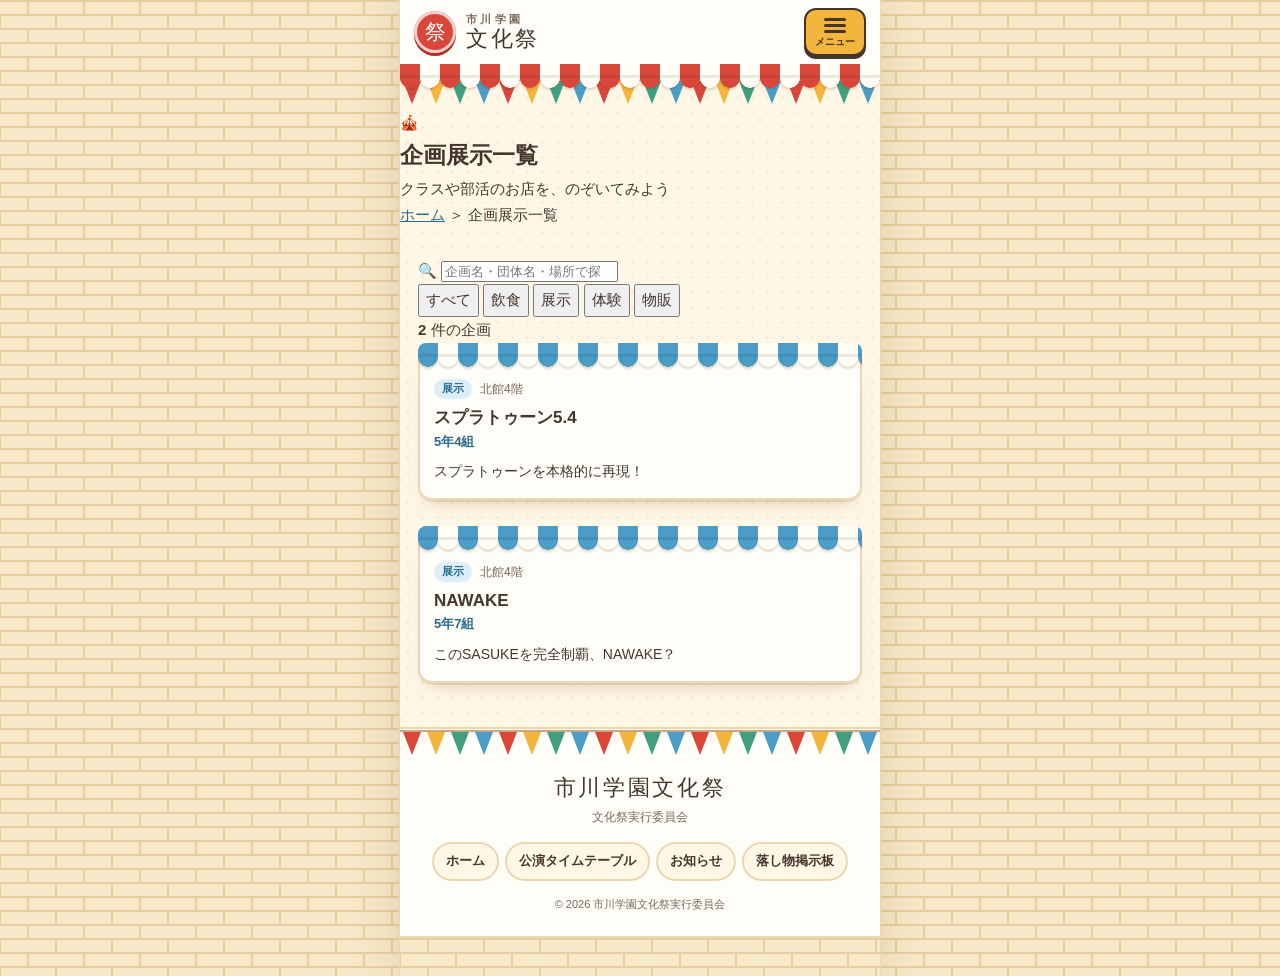
==== commit b69e1620: "Add files via upload" ====
--- a/exhibits.html
+++ b/exhibits.html
@@ -81,112 +81,21 @@
 
       <!-- ★企画は<li>を1つ足すだけで増やせます（data-category は food / exhibit / experience / goods） -->
       <ul class="shop-list">
+<ul class="shop-list">
 
-        <li class="shop" id="e1" data-item data-category="food">
-          <div class="awning" aria-hidden="true"></div>
-          <div class="shop__body">
-            <div class="shop__meta"><span class="tag">飲食</span><span>校庭 屋台エリア</span></div>
-            <h2 class="shop__title">まる福 たこ焼き</h2>
-            <p class="shop__org">2年A組</p>
-            <p class="shop__desc">外はカリッ、中はとろり。焼きたてを目の前でどうぞ。</p>
-          </div>
-        </li>
+  <li class="shop" data-item data-category="exhibit">
 
-        <li class="shop" id="e2" data-item data-category="food">
-          <div class="awning" aria-hidden="true"></div>
-          <div class="shop__body">
-            <div class="shop__meta"><span class="tag">飲食</span><span>本館1階 3-B教室</span></div>
-            <h2 class="shop__title">ふわもちクレープ工房</h2>
-            <p class="shop__org">3年B組</p>
-            <p class="shop__desc">季節のフルーツとクリームをたっぷり包みます。</p>
-          </div>
-        </li>
+  スプラトゥーン5.4｜5年4組｜北館4階｜スプラトゥーンを本格的に再現！
 
-        <li class="shop" id="e3" data-item data-category="experience">
-          <div class="awning" aria-hidden="true"></div>
-          <div class="shop__body">
-            <div class="shop__meta"><span class="tag">体験</span><span>本館2階 2-C教室</span></div>
-            <h2 class="shop__title">ドキドキ ミステリーハウス</h2>
-            <p class="shop__org">2年C組</p>
-            <p class="shop__desc">教室まるごと迷路とお化け屋敷。出口までたどりつけるかな？</p>
-          </div>
-        </li>
+</li>
 
-        <li class="shop" id="e4" data-item data-category="exhibit">
-          <div class="awning" aria-hidden="true"></div>
-          <div class="shop__body">
-            <div class="shop__meta"><span class="tag">展示</span><span>本館3階 写真展示室</span></div>
-            <h2 class="shop__title">写真展「まちの色」</h2>
-            <p class="shop__org">写真部</p>
-            <p class="shop__desc">部員が切りとった、見慣れた街のいろいろな表情を展示します。</p>
-          </div>
-        </li>
+<li class="shop" data-item data-category="exhibit">
 
-        <li class="shop" id="e5" data-item data-category="experience">
-          <div class="awning" aria-hidden="true"></div>
-          <div class="shop__body">
-            <div class="shop__meta"><span class="tag">体験</span><span>理科棟 実験室</span></div>
-            <h2 class="shop__title">サイエンスショー</h2>
-            <p class="shop__org">科学部</p>
-            <p class="shop__desc">身近な材料で不思議な現象を体験。見て、触って、びっくり。</p>
-          </div>
-        </li>
+  NAWAKE｜5年7組｜北館4階｜このSASUKEを完全制覇、NAWAKE？
 
-        <li class="shop" id="e6" data-item data-category="experience">
-          <div class="awning" aria-hidden="true"></div>
-          <div class="shop__body">
-            <div class="shop__meta"><span class="tag">体験</span><span>本館1階 1-D教室</span></div>
-            <h2 class="shop__title">わくわく縁日ゲーム</h2>
-            <p class="shop__org">1年D組</p>
-            <p class="shop__desc">射的・ヨーヨーすくい・輪投げ。景品もあります。</p>
-          </div>
-        </li>
+</li>
 
-        <li class="shop" id="e7" data-item data-category="goods">
-          <div class="awning" aria-hidden="true"></div>
-          <div class="shop__body">
-            <div class="shop__meta"><span class="tag">物販</span><span>図書館前</span></div>
-            <h2 class="shop__title">古本＆手作り雑貨マーケット</h2>
-            <p class="shop__org">図書委員会</p>
-            <p class="shop__desc">読み終えた本と手作り雑貨を、お手ごろ価格で並べます。</p>
-          </div>
-        </li>
-
-        <li class="shop" id="e8" data-item data-category="exhibit">
-          <div class="awning" aria-hidden="true"></div>
-          <div class="shop__body">
-            <div class="shop__meta"><span class="tag">展示</span><span>美術室</span></div>
-            <h2 class="shop__title">美術部 作品展</h2>
-            <p class="shop__org">美術部</p>
-            <p class="shop__desc">絵画・イラスト・立体作品など、一年の成果をご覧ください。</p>
-          </div>
-        </li>
-
-        <li class="shop" id="e9" data-item data-category="experience">
-          <div class="awning" aria-hidden="true"></div>
-          <div class="shop__body">
-            <div class="shop__meta"><span class="tag">体験</span><span>校内各所（受付は本部）</span></div>
-            <h2 class="shop__title">校内めぐり 謎解きラリー</h2>
-            <p class="shop__org">有志チーム</p>
-            <p class="shop__desc">謎を解きながら校内をひとまわり。全問正解でプレゼント。</p>
-          </div>
-        </li>
-
-        <li class="shop" id="e10" data-item data-category="food">
-          <div class="awning" aria-hidden="true"></div>
-          <div class="shop__body">
-            <div class="shop__meta"><span class="tag">飲食</span><span>和室</span></div>
-            <h2 class="shop__title">和カフェ 茶の間</h2>
-            <p class="shop__org">茶道部</p>
-            <p class="shop__desc">抹茶と和菓子で、ほっとひと休み。</p>
-          </div>
-        </li>
-
-      </ul>
-
-      <p class="empty" data-empty hidden>見つかりませんでした。ほかの言葉やカテゴリで探してみてください。</p>
-    </div>
-
+</ul>
   </main>
 
   <!-- ===== フッター ===== -->
--- a/style.css
+++ b/style.css
@@ -1,41 +1,19 @@
 @charset "UTF-8";
+
 @import url("https://fonts.googleapis.com/css2?family=RocknRoll+One&family=Zen+Maru+Gothic:wght@400;500;700&display=swap");
 
-/* ==========================================================
-   市川学園文化祭 共通スタイル（全ページ共通）
-   テーマ：昼下がりの商店街
-   　日よけテント / 提灯 / 万国旗 / 石畳 / 掲示板
-   構成：
-     1. デザイントークン
-     2. ベース
-     3. レイアウト（アプリ枠・ヘッダー・ドロワー・フッター）
-     4. 共通パーツ（見出し・ボタン・タグ・チップ・検索）
-     5. ホーム
-     6. 企画展示一覧
-     7. 公演タイムテーブル
-     8. 実行委員会からのお知らせ
-     9. 落し物掲示板
-    10. モーション設定
-   ========================================================== */
-
-
-/* ---------- 1. デザイントークン ---------- */
 :root {
-  /* 画面幅：スマホ縦を基準。PCでは中央にこの幅で表示 */
   --col: 480px;
   --edge: max(0px, calc((100vw - var(--col)) / 2));
 
-  /* 地の色（すべて明るい生成り系） */
   --cream: #FFF7E6;
   --paper: #FFFDF7;
   --sand: #F3E4C4;
   --line: #EBD8B2;
 
-  /* 文字 */
   --ink: #44362D;
   --ink-soft: #7A675A;
 
-  /* 商店街の色：提灯の赤 / からし / 若草 / 空 */
   --red: #D9463A;
   --red-deep: #A93327;
   --red-soft: #FCE1DB;
@@ -54,27 +32,63 @@
 
   --rope: #B58B5C;
 
-  --shadow: 0 2px 0 rgba(140, 95, 45, .12), 0 10px 18px -12px rgba(140, 95, 45, .5);
-
-  --font-display: "RocknRoll One", "Zen Maru Gothic", "Hiragino Maru Gothic ProN", "Yu Gothic", sans-serif;
-  --font-body: "Zen Maru Gothic", "Hiragino Maru Gothic ProN", "Hiragino Kaku Gothic ProN", "Yu Gothic Medium", "Yu Gothic", Meiryo, sans-serif;
-
-  /* 石畳（SVG） */
+  --shadow:
+    0 2px 0 rgba(140, 95, 45, .12),
+    0 10px 18px -12px rgba(140, 95, 45, .5);
+
+  --font-display:
+    "RocknRoll One",
+    "Zen Maru Gothic",
+    "Hiragino Maru Gothic ProN",
+    "Yu Gothic",
+    sans-serif;
+
+  --font-body:
+    "Zen Maru Gothic",
+    "Hiragino Maru Gothic ProN",
+    "Hiragino Kaku Gothic ProN",
+    "Yu Gothic Medium",
+    "Yu Gothic",
+    Meiryo,
+    sans-serif;
+
   --brick: url("data:image/svg+xml,%3Csvg xmlns='http://www.w3.org/2000/svg' width='56' height='28' viewBox='0 0 56 28'%3E%3Crect width='56' height='28' fill='%23F6E8C8'/%3E%3Cpath d='M0 1H56M0 15H56M28 1V15M0 15V29M56 15V29' stroke='%23E6CF9E' stroke-width='2' fill='none'/%3E%3C/svg%3E");
 
-  /* 万国旗（SVG） */
   --bunting: url("data:image/svg+xml,%3Csvg xmlns='http://www.w3.org/2000/svg' width='96' height='32' viewBox='0 0 96 32'%3E%3Cpath d='M0 2H96' stroke='%23B58B5C' stroke-width='1.6'/%3E%3Cpath d='M3 3L21 3L12 26Z' fill='%23D9463A'/%3E%3Cpath d='M27 3L45 3L36 26Z' fill='%23F4B53D'/%3E%3Cpath d='M51 3L69 3L60 26Z' fill='%233EA07F'/%3E%3Cpath d='M75 3L93 3L84 26Z' fill='%234B9DC6'/%3E%3C/svg%3E");
 }
 
-/* ページごとのアクセント色 */
-.theme-red   { --acc: var(--red);     --acc-deep: var(--red-deep);     --acc-soft: var(--red-soft); }
-.theme-blue  { --acc: var(--blue);    --acc-deep: var(--blue-deep);    --acc-soft: var(--blue-soft); }
-.theme-mustard { --acc: var(--mustard); --acc-deep: var(--mustard-deep); --acc-soft: var(--mustard-soft); }
-.theme-green { --acc: var(--green);   --acc-deep: var(--green-deep);   --acc-soft: var(--green-soft); }
-
-
-/* ---------- 2. ベース ---------- */
-*, *::before, *::after { box-sizing: border-box; }
+.theme-red {
+  --acc: var(--red);
+  --acc-deep: var(--red-deep);
+  --acc-soft: var(--red-soft);
+}
+
+.theme-blue {
+  --acc: var(--blue);
+  --acc-deep: var(--blue-deep);
+  --acc-soft: var(--blue-soft);
+}
+
+.theme-mustard {
+  --acc: var(--mustard);
+  --acc-deep: var(--mustard-deep);
+  --acc-soft: var(--mustard-soft);
+}
+
+.theme-green {
+  --acc: var(--green);
+  --acc-deep: var(--green-deep);
+  --acc-soft: var(--green-soft);
+}
+
+
+/* ---------- ベース ---------- */
+
+*,
+*::before,
+*::after {
+  box-sizing: border-box;
+}
 
 html {
   -webkit-text-size-adjust: 100%;
@@ -93,15 +107,45 @@
   -webkit-font-smoothing: antialiased;
 }
 
-body.is-locked { overflow: hidden; }
-
-h1, h2, h3, p, dl, dd, ul, ol { margin: 0; padding: 0; }
-ul, ol { list-style: none; }
-img, svg { display: block; max-width: 100%; }
-a { color: var(--blue-deep); }
-button { font: inherit; color: inherit; }
-
-[hidden] { display: none !important; }
+body.is-locked {
+  overflow: hidden;
+}
+
+h1,
+h2,
+h3,
+p,
+dl,
+dd,
+ul,
+ol {
+  margin: 0;
+  padding: 0;
+}
+
+ul,
+ol {
+  list-style: none;
+}
+
+img,
+svg {
+  display: block;
+  max-width: 100%;
+}
+
+a {
+  color: var(--blue-deep);
+}
+
+button {
+  font: inherit;
+  color: inherit;
+}
+
+[hidden] {
+  display: none !important;
+}
 
 :focus-visible {
   outline: 3px solid var(--blue);
@@ -120,10 +164,14 @@
   border-radius: 8px;
   font-weight: 700;
 }
-.skip:focus { top: 8px; }
-
-
-/* ---------- 3. レイアウト ---------- */
+
+.skip:focus {
+  top: 8px;
+}
+
+
+/* ---------- レイアウト ---------- */
+
 .app {
   position: relative;
   max-width: var(--col);
@@ -131,92 +179,152 @@
   min-height: 100dvh;
   margin: 0 auto;
   background-color: var(--cream);
-  background-image: radial-gradient(rgba(214, 160, 84, .16) 1px, transparent 1.6px);
+  background-image:
+    radial-gradient(
+      rgba(214, 160, 84, .16) 1px,
+      transparent 1.6px
+    );
   background-size: 15px 15px;
-  box-shadow: 0 0 0 1px var(--line), 0 0 44px rgba(120, 80, 40, .18);
+  box-shadow:
+    0 0 0 1px var(--line),
+    0 0 44px rgba(120, 80, 40, .18);
   overflow-x: clip;
 }
 
-/* 日よけテント（ストライプ＋スカラップ） */
+
+/* ---------- 日よけ ---------- */
+
 .awning {
   --awn: var(--red);
+
   position: relative;
   height: 14px;
-  background: repeating-linear-gradient(90deg, var(--awn) 0 20px, #FFFDF5 20px 40px);
-  box-shadow: inset 0 -3px 0 rgba(0, 0, 0, .08);
-}
+
+  background:
+    repeating-linear-gradient(
+      90deg,
+      var(--awn) 0 20px,
+      #FFFDF5 20px 40px
+    );
+
+  box-shadow:
+    inset 0 -3px 0 rgba(0, 0, 0, .08);
+}
+
 .awning::after {
   content: "";
+
   position: absolute;
   left: 0;
   right: 0;
   top: 100%;
+
   height: 10px;
+
   background:
-    radial-gradient(circle at 10px 0, var(--awn) 9.5px, transparent 10px) 0 0 / 40px 10px repeat-x,
-    radial-gradient(circle at 30px 0, #FFFDF5 9.5px, transparent 10px) 0 0 / 40px 10px repeat-x;
-  filter: drop-shadow(0 2px 1px rgba(100, 60, 20, .2));
-}
-
-/* 万国旗 */
+    radial-gradient(
+      circle at 10px 0,
+      var(--awn) 9.5px,
+      transparent 10px
+    ) 0 0 / 40px 10px repeat-x,
+
+    radial-gradient(
+      circle at 30px 0,
+      #FFFDF5 9.5px,
+      transparent 10px
+    ) 0 0 / 40px 10px repeat-x;
+
+  filter:
+    drop-shadow(
+      0 2px 1px rgba(100, 60, 20, .2)
+    );
+}
+
+
+/* ---------- 万国旗 ---------- */
+
 .bunting {
   height: 32px;
-  background: var(--bunting) repeat-x 0 0 / 96px 32px;
-}
-
-/* 石畳 */
+  background:
+    var(--bunting)
+    repeat-x
+    0 0 /
+    96px 32px;
+}
+
+
+/* ---------- 石畳 ---------- */
+
 .pavement {
   height: 40px;
   background-image: var(--brick);
   border-top: 2px solid var(--line);
 }
 
-/* ヘッダー */
+
+/* ---------- ヘッダー ---------- */
+
 .site-header {
   position: sticky;
   top: 0;
   z-index: 50;
   background: var(--paper);
 }
+
 .site-header__bar {
   display: flex;
   align-items: center;
   justify-content: space-between;
   gap: 12px;
+
   min-height: 62px;
   padding: 8px 14px;
 }
+
 .brand {
   display: flex;
   align-items: center;
   gap: 10px;
+
   color: inherit;
   text-decoration: none;
 }
+
 .brand__mark {
   display: grid;
   place-items: center;
+
   flex: none;
+
   width: 42px;
   height: 42px;
+
   border-radius: 50%;
+
   background: var(--red);
   color: #fff;
+
   font-family: var(--font-display);
   font-size: 21px;
-  box-shadow: inset 0 0 0 3px rgba(255, 255, 255, .75), 0 3px 0 var(--red-deep);
-}
+
+  box-shadow:
+    inset 0 0 0 3px rgba(255, 255, 255, .75),
+    0 3px 0 var(--red-deep);
+}
+
 .brand__text {
   display: flex;
   flex-direction: column;
   line-height: 1.15;
 }
+
 .brand__text small {
   font-size: 11px;
   font-weight: 700;
   letter-spacing: .3em;
   color: var(--ink-soft);
 }
+
 .brand__text strong {
   font-family: var(--font-display);
   font-weight: 400;
@@ -224,58 +332,122 @@
   letter-spacing: .12em;
 }
 
-/* ハンバーガーボタン */
+
+/* ---------- ハンバーガー ---------- */
+
 .menu-btn {
   display: flex;
   flex-direction: column;
   align-items: center;
   justify-content: center;
   gap: 4px;
+
   flex: none;
+
   width: 62px;
   height: 48px;
   padding: 0;
+
   border: 2px solid var(--ink);
   border-radius: 12px;
+
   background: var(--mustard);
+
   box-shadow: 0 3px 0 var(--ink);
+
   cursor: pointer;
 }
-.menu-btn:active { transform: translateY(2px); box-shadow: 0 1px 0 var(--ink); }
-.menu-btn__icon { position: relative; width: 22px; height: 15px; }
+
+.menu-btn:active {
+  transform: translateY(2px);
+  box-shadow: 0 1px 0 var(--ink);
+}
+
+.menu-btn__icon {
+  position: relative;
+  width: 22px;
+  height: 15px;
+}
+
 .menu-btn__icon i {
   position: absolute;
   left: 0;
+
   width: 100%;
   height: 3px;
+
   border-radius: 2px;
+
   background: var(--ink);
-  transition: transform .25s, top .25s, opacity .2s;
-}
-.menu-btn__icon i:nth-child(1) { top: 0; }
-.menu-btn__icon i:nth-child(2) { top: 6px; }
-.menu-btn__icon i:nth-child(3) { top: 12px; }
-.menu-btn__label { font-size: 10px; font-weight: 700; line-height: 1; }
-.menu-btn[aria-expanded="true"] i:nth-child(1) { top: 6px; transform: rotate(45deg); }
-.menu-btn[aria-expanded="true"] i:nth-child(2) { opacity: 0; }
-.menu-btn[aria-expanded="true"] i:nth-child(3) { top: 6px; transform: rotate(-45deg); }
-
-/* ドロワー（ハンバーガーメニュー本体） */
+
+  transition:
+    transform .25s,
+    top .25s,
+    opacity .2s;
+}
+
+.menu-btn__icon i:nth-child(1) {
+  top: 0;
+}
+
+.menu-btn__icon i:nth-child(2) {
+  top: 6px;
+}
+
+.menu-btn__icon i:nth-child(3) {
+  top: 12px;
+}
+
+.menu-btn__label {
+  font-size: 10px;
+  font-weight: 700;
+  line-height: 1;
+}
+
+.menu-btn[aria-expanded="true"]
+.menu-btn__icon i:nth-child(1) {
+  top: 6px;
+  transform: rotate(45deg);
+}
+
+.menu-btn[aria-expanded="true"]
+.menu-btn__icon i:nth-child(2) {
+  opacity: 0;
+}
+
+.menu-btn[aria-expanded="true"]
+.menu-btn__icon i:nth-child(3) {
+  top: 6px;
+  transform: rotate(-45deg);
+}
+
+
+/* ---------- ドロワー ---------- */
+
 .drawer-overlay {
   position: fixed;
   top: 0;
   bottom: 0;
+
   left: var(--edge);
   right: var(--edge);
+
   z-index: 90;
+
   background: rgba(90, 58, 34, .32);
+
   opacity: 0;
   visibility: hidden;
-  transition: opacity .3s, visibility 0s .3s;
-}
+
+  transition:
+    opacity .3s,
+    visibility 0s .3s;
+}
+
 .drawer-overlay.is-open {
   opacity: 1;
   visibility: visible;
+
   transition: opacity .3s;
 }
 
@@ -284,922 +456,1597 @@
   top: 0;
   bottom: 0;
   right: var(--edge);
+
   z-index: 100;
+
   display: flex;
   flex-direction: column;
+
   width: min(86vw, 340px);
+
   background: var(--cream);
+
   border-left: 3px solid var(--mustard);
-  box-shadow: -12px 0 30px -12px rgba(90, 58, 34, .4);
+
+  box-shadow:
+    -12px 0 30px -12px rgba(90, 58, 34, .4);
+
   transform: translateX(105%);
   visibility: hidden;
-  transition: transform .32s cubic-bezier(.3, .9, .3, 1), visibility 0s .32s;
+
+  transition:
+    transform .32s cubic-bezier(.3, .9, .3, 1),
+    visibility 0s .32s;
+
   overflow-y: auto;
   overscroll-behavior: contain;
 }
+
 .drawer.is-open {
   transform: none;
   visibility: visible;
-  transition: transform .32s cubic-bezier(.3, .9, .3, 1), visibility 0s;
-}
-.drawer .awning { --awn: var(--mustard); flex: none; height: 18px; }
+
+  transition:
+    transform .32s cubic-bezier(.3, .9, .3, 1),
+    visibility 0s;
+}
+
+.drawer .awning {
+  --awn: var(--mustard);
+  flex: none;
+  height: 18px;
+}
 
 .drawer__head {
   display: flex;
   align-items: center;
   justify-content: space-between;
+
   padding: 24px 16px 10px 20px;
 }
+
 .drawer__title {
   font-family: var(--font-display);
   font-size: 22px;
   line-height: 1.3;
 }
+
 .drawer__title small {
   display: block;
+
   font-family: var(--font-body);
   font-size: 12px;
+
   color: var(--ink-soft);
 }
+
 .drawer__close {
   display: grid;
   place-items: center;
+
   width: 44px;
   height: 44px;
+
   border: 2px solid var(--line);
   border-radius: 50%;
+
   background: var(--paper);
+
   font-size: 22px;
   line-height: 1;
+
   cursor: pointer;
 }
+
 .drawer__list {
   display: flex;
   flex-direction: column;
   gap: 10px;
+
   padding: 8px 16px 16px;
 }
-.drawer__list li { --c-soft: var(--mustard-soft); }
-.drawer__list li[data-c="red"]   { --c-soft: var(--red-soft); }
-.drawer__list li[data-c="blue"]  { --c-soft: var(--blue-soft); }
-.drawer__list li[data-c="green"] { --c-soft: var(--green-soft); }
+
+.drawer__list li {
+  --c-soft: var(--mustard-soft);
+}
+
+.drawer__list li[data-c="red"] {
+  --c-soft: var(--red-soft);
+}
+
+.drawer__list li[data-c="blue"] {
+  --c-soft: var(--blue-soft);
+}
+
+.drawer__list li[data-c="green"] {
+  --c-soft: var(--green-soft);
+}
+
 .drawer__list a {
   display: flex;
   align-items: center;
   gap: 12px;
+
   min-height: 62px;
   padding: 10px 14px;
+
   border: 2px solid var(--line);
   border-radius: 14px;
+
   background: var(--paper);
+
   color: var(--ink);
   text-decoration: none;
 }
-.drawer__list a:active { background: var(--mustard-soft); }
+
+.drawer__list a:active {
+  background: var(--mustard-soft);
+}
+
 .drawer__list a[aria-current="page"] {
   border-color: var(--mustard);
   background: var(--mustard-soft);
 }
+
 .drawer__ico {
   display: grid;
   place-items: center;
+
   flex: none;
+
   width: 42px;
   height: 42px;
+
   border-radius: 50%;
+
   background: var(--c-soft);
+
   font-size: 21px;
 }
-.drawer__list b { display: block; font-size: 15px; line-height: 1.4; }
-.drawer__list small { display: block; font-size: 12px; color: var(--ink-soft); line-height: 1.4; }
+
+.drawer__list b {
+  display: block;
+  font-size: 15px;
+  line-height: 1.4;
+}
+
+.drawer__list small {
+  display: block;
+
+  font-size: 12px;
+  color: var(--ink-soft);
+  line-height: 1.4;
+}
+
 .drawer__foot {
   margin-top: auto;
-  padding: 14px 20px calc(18px + env(safe-area-inset-bottom));
+
+  padding:
+    14px
+    20px
+    calc(18px + env(safe-area-inset-bottom));
+
   font-size: 12px;
   color: var(--ink-soft);
   text-align: center;
 }
 
-/* フッター */
+
+/* ---------- フッター ---------- */
+
 .site-footer {
   margin-top: 44px;
+
   text-align: center;
+
   background: var(--paper);
+
   border-top: 2px solid var(--line);
 }
-.site-footer__body { padding: 8px 18px 22px; }
+
+.site-footer__body {
+  padding: 8px 18px 22px;
+}
+
 .site-footer__name {
   font-family: var(--font-display);
   font-size: 22px;
   letter-spacing: .12em;
 }
-.site-footer__sub { font-size: 12px; color: var(--ink-soft); }
+
+.site-footer__sub {
+  font-size: 12px;
+  color: var(--ink-soft);
+}
+
 .footer-links {
   display: flex;
   flex-wrap: wrap;
   justify-content: center;
   gap: 4px 6px;
+
   margin: 14px 0;
 }
+
 .footer-links a {
   display: inline-block;
+
   padding: 6px 12px;
+
   border-radius: 999px;
+
   color: var(--ink);
   font-size: 13px;
   font-weight: 700;
   text-decoration: none;
+
   background: var(--cream);
   border: 2px solid var(--line);
 }
-.copy { font-size: 11px; color: var(--ink-soft); }
-.site-footer .pavement { padding-bottom: env(safe-area-inset-bottom); }
-
-/* ページ先頭へ戻る */
+
+.copy {
+  font-size: 11px;
+  color: var(--ink-soft);
+}
+
+.site-footer .pavement {
+  padding-bottom: env(safe-area-inset-bottom);
+}
+
+
+/* ---------- ページトップ ---------- */
+
 .to-top {
   position: fixed;
+
   right: calc(var(--edge) + 14px);
   bottom: calc(16px + env(safe-area-inset-bottom));
+
   z-index: 40;
+
   display: grid;
   place-items: center;
+
   width: 48px;
   height: 48px;
+
   border: 2px solid var(--red-deep);
   border-radius: 50%;
+
   background: var(--red);
   color: #fff;
+
   font-size: 20px;
   font-weight: 700;
   line-height: 1;
+
   box-shadow: 0 4px 0 var(--red-deep);
+
   cursor: pointer;
+
   opacity: 0;
   visibility: hidden;
+
   transform: translateY(10px);
-  transition: opacity .25s, transform .25s, visibility 0s .25s;
-}
+
+  transition:
+    opacity .25s,
+    transform .25s,
+    visibility 0s .25s;
+}
+
 .to-top.is-show {
   opacity: 1;
   visibility: visible;
+
   transform: none;
-  transition: opacity .25s, transform .25s;
-}
-
-
-/* ---------- 4. 共通パーツ ---------- */
-.section { padding: 30px 18px 0; }
+
+  transition:
+    opacity .25s,
+    transform .25s;
+}
+
+
+/* ---------- セクション ---------- */
+
+.section {
+  padding: 30px 18px 0;
+}
 
 .sec-title {
   margin-bottom: 16px;
+
   font-family: var(--font-display);
   font-weight: 400;
   font-size: 22px;
   line-height: 1.35;
 }
+
 .sec-title::after {
   content: "";
+
   display: block;
+
   width: 72px;
   height: 5px;
+
   margin-top: 6px;
+
   border-radius: 3px;
-  background: repeating-linear-gradient(90deg, var(--red) 0 9px, var(--mustard) 9px 18px, var(--green) 18px 27px, var(--blue) 27px 36px);
-}
-.sec-note { margin: -6px 0 14px; font-size: 13px; color: var(--ink-soft); }
-
-.more-link { display: flex; justify-content: flex-end; margin-top: 12px; }
-.more-link a { padding: 6px 4px; font-weight: 700; font-size: 14px; }
-
-/* ボタン */
+
+  background:
+    repeating-linear-gradient(
+      90deg,
+      var(--red) 0 9px,
+      var(--mustard) 9px 18px,
+      var(--green) 18px 27px,
+      var(--blue) 27px 36px
+    );
+}
+
+.sec-note {
+  margin: -6px 0 14px;
+
+  font-size: 13px;
+  color: var(--ink-soft);
+}
+
+
+/* ---------- ボタン ---------- */
+
 .btn {
   display: inline-flex;
   align-items: center;
   justify-content: center;
+
   min-height: 50px;
   padding: 0 16px;
+
   border: 2px solid var(--red-deep);
   border-radius: 999px;
+
   background: var(--red);
   color: #fff;
+
   font-size: 15px;
   font-weight: 700;
   text-decoration: none;
+
   box-shadow: 0 4px 0 var(--red-deep);
 }
-.btn:active { transform: translateY(3px); box-shadow: 0 1px 0 var(--red-deep); }
+
+.btn:active {
+  transform: translateY(3px);
+  box-shadow: 0 1px 0 var(--red-deep);
+}
+
 .btn--ghost {
   background: var(--paper);
   border-color: var(--red);
   color: var(--red-deep);
   box-shadow: 0 4px 0 var(--red);
 }
-.btn--ghost:active { box-shadow: 0 1px 0 var(--red); }
-
-/* タグ */
+
+.btn--ghost:active {
+  box-shadow: 0 1px 0 var(--red);
+}
+
+
+/* ---------- タグ ---------- */
+
 .tag {
   display: inline-block;
-  padding: 1px 10px;
+
+  padding: 0 8px;
+
   border-radius: 999px;
-  background: var(--tag-soft, var(--red-soft));
-  color: var(--tag-deep, var(--red-deep));
-  font-size: 12px;
+
+  background: var(--mustard-soft);
+  color: var(--mustard-deep);
+
+  font-size: 11px;
   font-weight: 700;
-  line-height: 1.7;
-  white-space: nowrap;
-}
-.tag--red     { --tag-soft: var(--red-soft);     --tag-deep: var(--red-deep); }
-.tag--blue    { --tag-soft: var(--blue-soft);    --tag-deep: var(--blue-deep); }
-.tag--green   { --tag-soft: var(--green-soft);   --tag-deep: var(--green-deep); }
-.tag--mustard { --tag-soft: var(--mustard-soft); --tag-deep: var(--mustard-deep); }
-
-/* パンくず */
-.crumbs { padding: 14px 18px 0; font-size: 12px; color: var(--ink-soft); }
-.crumbs a { color: var(--ink-soft); }
-.crumbs span[aria-current] { color: var(--ink); font-weight: 700; }
-
-/* 下層ページ：看板つきタイトル */
-.page-hero { position: relative; padding-bottom: 6px; background: linear-gradient(var(--acc-soft), var(--cream)); }
-.page-hero__plate {
+  line-height: 1.8;
+}
+
+.tag--red {
+  background: var(--red-soft);
+  color: var(--red-deep);
+}
+
+.tag--blue {
+  background: var(--blue-soft);
+  color: var(--blue-deep);
+}
+
+.tag--green {
+  background: var(--green-soft);
+  color: var(--green-deep);
+}
+
+
+/* ==========================================================
+   ホーム
+   ========================================================== */
+
+.hero {
   position: relative;
-  margin: 30px 20px 0;
-  padding: 34px 16px 18px;
-  text-align: center;
-  background: var(--paper);
-  border: 3px solid var(--acc);
-  border-radius: 16px;
-  box-shadow: 0 0 0 5px var(--paper), 0 0 0 7px var(--acc-soft), var(--shadow);
-}
-.page-hero__ico {
-  position: absolute;
-  top: -24px;
-  left: 50%;
+
+  padding: 22px 0 0;
+
+  overflow: hidden;
+}
+
+.lanterns {
+  display: flex;
+  justify-content: center;
+  gap: 10px;
+
+  padding: 0 20px 18px;
+}
+
+.lantern {
+  position: relative;
+
   display: grid;
   place-items: center;
-  width: 48px;
-  height: 48px;
-  border: 3px solid var(--acc);
-  border-radius: 50%;
-  background: var(--paper);
-  font-size: 23px;
-  transform: translateX(-50%);
-}
-.page-hero__title {
+
+  width: 52px;
+  height: 66px;
+
+  border-radius: 10px 10px 14px 14px;
+
+  background: var(--red);
+
+  color: #fff;
+
   font-family: var(--font-display);
-  font-weight: 400;
-  font-size: clamp(24px, 7.4vw, 31px);
-  line-height: 1.35;
-  color: var(--acc-deep);
-}
-.page-hero__lead { margin-top: 6px; font-size: 13px; color: var(--ink-soft); }
-
-/* 絞り込み・検索 */
-.tools { display: flex; flex-direction: column; gap: 12px; }
-.search { position: relative; }
-.search__ico { position: absolute; left: 16px; top: 50%; font-size: 16px; transform: translateY(-50%); pointer-events: none; }
-.search input {
-  width: 100%;
-  min-height: 50px;
-  padding: 0 16px 0 44px;
-  border: 2px solid var(--line);
-  border-radius: 999px;
-  background: var(--paper);
+  font-size: 25px;
+
+  box-shadow:
+    inset 0 0 0 3px rgba(255, 255, 255, .25),
+    0 4px 0 var(--red-deep);
+}
+
+.lantern:nth-child(2) {
+  background: var(--mustard);
   color: var(--ink);
-  font: inherit;
-  font-size: 16px; /* iOSの自動ズーム防止 */
-}
-.search input::placeholder { color: #A9968A; }
-.search input:focus { border-color: var(--acc, var(--blue)); outline: none; box-shadow: 0 0 0 3px var(--acc-soft, var(--blue-soft)); }
-
-.chips { display: flex; flex-wrap: wrap; gap: 8px; }
-.chip {
-  display: inline-flex;
-  align-items: center;
-  gap: 6px;
-  min-height: 42px;
-  padding: 0 15px;
-  border: 2px solid var(--line);
-  border-radius: 999px;
-  background: var(--paper);
-  color: var(--ink);
-  font-size: 13px;
-  font-weight: 700;
-  cursor: pointer;
-}
-.chip[aria-pressed="true"] {
-  background: var(--stc, var(--acc, var(--red)));
-  border-color: var(--stc-deep, var(--acc-deep, var(--red-deep)));
-  color: #fff;
-}
-.chip--mustard[aria-pressed="true"] { color: var(--ink); }
-.chip--fav[aria-pressed="true"] {
-  background: var(--mustard);
-  border-color: var(--mustard-deep);
-  color: var(--ink);
-}
-.chip__dot { width: 10px; height: 10px; border-radius: 50%; background: var(--stc); box-shadow: 0 0 0 2px #fff; }
-
-.result-count { margin: 16px 0 12px; font-size: 13px; color: var(--ink-soft); }
-.result-count b { color: var(--ink); font-size: 15px; }
-
-.empty {
-  padding: 26px 16px;
-  text-align: center;
-  font-size: 14px;
-  color: var(--ink-soft);
-  background: var(--paper);
-  border: 2px dashed var(--line);
-  border-radius: 14px;
-}
-
-.bullets li { position: relative; padding-left: 1.2em; }
-.bullets li + li { margin-top: 4px; }
-.bullets li::before {
+  box-shadow:
+    inset 0 0 0 3px rgba(255, 255, 255, .35),
+    0 4px 0 var(--mustard-deep);
+}
+
+.lantern:nth-child(3) {
+  background: var(--green);
+  box-shadow:
+    inset 0 0 0 3px rgba(255, 255, 255, .25),
+    0 4px 0 var(--green-deep);
+}
+
+.lantern:nth-child(4) {
+  background: var(--blue);
+  box-shadow:
+    inset 0 0 0 3px rgba(255, 255, 255, .25),
+    0 4px 0 var(--blue-deep);
+}
+
+.lantern::before {
   content: "";
+
   position: absolute;
-  left: .2em;
-  top: .72em;
-  width: 7px;
-  height: 7px;
-  border-radius: 50%;
-  background: var(--acc, var(--red));
-}
-
-/* ページ内リンクで飛んだ先を強調 */
-:target { animation: target-flash 1.6s ease-out; }
-@keyframes target-flash { 0% { box-shadow: 0 0 0 6px var(--mustard); } 100% { box-shadow: 0 0 0 6px transparent; } }
-
-
-/* ---------- 5. ホーム ---------- */
-.hero {
-  position: relative;
-  padding-bottom: 34px;
-  text-align: center;
-  background: linear-gradient(#FFEEC6 0, var(--cream) 82%);
-}
-
-/* 提灯 */
-.lanterns {
-  position: relative;
-  display: flex;
-  justify-content: space-evenly;
-  padding: 0 10px;
-  height: 92px;
-}
-.lanterns::before {
+
+  top: -8px;
+
+  width: 32px;
+  height: 8px;
+
+  border-radius: 5px 5px 0 0;
+
+  background: var(--ink);
+}
+
+.lantern::after {
   content: "";
+
   position: absolute;
-  left: 0;
-  right: 0;
-  top: 0;
-  height: 2px;
-  background: var(--rope);
-}
-.lantern {
-  position: relative;
-  padding-top: 16px;
-  transform-origin: 50% 0;
-  animation: sway 4.4s ease-in-out infinite;
-  --lc: var(--red);
-  --lt: #fff;
-}
-.lantern::before { /* 吊るし紐 */
-  content: "";
-  position: absolute;
-  left: 50%;
-  top: 0;
-  width: 2px;
-  height: 18px;
-  background: var(--rope);
-  transform: translateX(-50%);
-}
-.lantern b {
-  position: relative;
-  display: grid;
-  place-items: center;
-  width: 46px;
-  height: 58px;
-  border-radius: 50% / 44%;
-  background:
-    radial-gradient(circle at 34% 28%, rgba(255, 255, 255, .5), transparent 40%),
-    repeating-linear-gradient(0deg, transparent 0 9px, rgba(0, 0, 0, .09) 9px 10px),
-    var(--lc);
-  box-shadow: inset -5px -4px 0 rgba(0, 0, 0, .08), 0 8px 8px -6px rgba(100, 60, 20, .4);
-  color: var(--lt);
-  font-family: var(--font-display);
-  font-weight: 400;
-  font-size: 21px;
-}
-.lantern b::before,
-.lantern b::after { /* 上下の口金 */
-  content: "";
-  position: absolute;
-  left: 50%;
+
+  bottom: -9px;
+
   width: 20px;
-  height: 6px;
-  background: #8C6A45;
-  transform: translateX(-50%);
-}
-.lantern b::before { top: -3px; border-radius: 4px 4px 0 0; }
-.lantern b::after { bottom: -3px; border-radius: 0 0 4px 4px; }
-.lantern:nth-child(2) { --lc: var(--mustard); --lt: var(--ink); animation-delay: -1.1s; }
-.lantern:nth-child(3) { --lc: var(--green);   animation-delay: -2.2s; }
-.lantern:nth-child(4) { --lc: var(--blue);    animation-delay: -3.3s; }
-.lantern:nth-child(5) { animation-delay: -.6s; }
-@keyframes sway { 0%, 100% { transform: rotate(-3.2deg); } 50% { transform: rotate(3.2deg); } }
-
-/* 看板 */
+  height: 9px;
+
+  border-radius: 0 0 8px 8px;
+
+  background: var(--ink);
+}
+
 .hero__sign {
   position: relative;
-  margin: 2px 22px 0;
-  padding: 24px 14px 20px;
+
+  margin: 0 18px;
+
+  padding: 22px 16px 20px;
+
   background: var(--paper);
-  border: 3px solid var(--red);
+
+  border: 3px solid var(--red-deep);
   border-radius: 18px;
-  box-shadow: 0 0 0 5px var(--paper), 0 0 0 8px var(--mustard), var(--shadow);
-  transform-origin: 50% 0;
-  animation: sign-drop 1.3s cubic-bezier(.3, 1.5, .5, 1) both;
-}
-@keyframes sign-drop {
-  0%   { transform: rotate(-5deg) translateY(-14px); opacity: 0; }
-  35%  { opacity: 1; }
-  100% { transform: none; }
-}
-.hero__title { font-family: var(--font-display); font-weight: 400; line-height: 1.1; }
+
+  box-shadow:
+    0 5px 0 var(--red-deep),
+    var(--shadow);
+
+  text-align: center;
+}
+
+.hero__sign::before {
+  content: "";
+
+  position: absolute;
+
+  left: 12px;
+  right: 12px;
+  top: 10px;
+
+  height: 4px;
+
+  border-radius: 4px;
+
+  background:
+    repeating-linear-gradient(
+      90deg,
+      var(--red) 0 12px,
+      var(--mustard) 12px 24px,
+      var(--green) 24px 36px,
+      var(--blue) 36px 48px
+    );
+}
+
+.hero__title {
+  display: flex;
+  flex-direction: column;
+
+  margin-top: 6px;
+
+  line-height: 1.15;
+}
+
 .hero__school {
-  display: block;
-  padding-left: .22em;
-  font-size: clamp(22px, 7.2vw, 30px);
-  letter-spacing: .22em;
-}
+  font-size: 19px;
+  letter-spacing: .15em;
+}
+
 .hero__fest {
-  display: block;
-  padding-left: .06em;
-  font-size: clamp(58px, 20vw, 88px);
-  letter-spacing: .06em;
+  margin-top: 2px;
+
+  font-family: var(--font-display);
+  font-size: 42px;
+  letter-spacing: .12em;
+
   color: var(--red);
-  text-shadow: 3px 3px 0 var(--mustard), 5px 5px 0 rgba(68, 54, 45, .12);
-}
+}
+
 .hero__catch {
-  display: flex;
-  align-items: center;
-  gap: 10px;
-  margin-top: 12px;
+  margin-top: 10px;
+
   font-size: 14px;
   font-weight: 700;
   color: var(--ink-soft);
 }
-.hero__catch::before,
-.hero__catch::after {
-  content: "";
-  flex: 1;
-  border-top: 3px dotted var(--mustard);
-}
+
+
+/* ---------- ここが今回追加した写真 ---------- */
+
+.hero__photo {
+  margin: 30px 18px 0;
+
+  background: var(--paper);
+
+  border: 3px solid var(--line);
+  border-radius: 16px;
+
+  overflow: hidden;
+
+  box-shadow: var(--shadow);
+}
+
+.hero__photo img {
+  width: 100%;
+  height: auto;
+
+  display: block;
+}
+
+
+/* ---------- 開催日 ---------- */
 
 .hero__date {
   display: flex;
   align-items: center;
   justify-content: center;
-  gap: 10px;
-  margin: 22px 22px 0;
-  padding: 10px 14px;
-  border-radius: 12px;
-  background: var(--green-deep);
-  color: #fff;
-  font-size: 16px;
+  gap: 8px;
+
+  margin: 24px 18px 0;
+
   font-weight: 700;
-  box-shadow: 0 4px 0 rgba(35, 112, 90, .35);
-}
+  text-align: center;
+}
+
 .hero__date span {
-  padding: 0 10px;
+  display: inline-block;
+
+  padding: 2px 8px;
+
   border-radius: 999px;
-  background: #fff;
-  color: var(--green-deep);
+
+  background: var(--mustard);
+  color: var(--ink);
+
   font-size: 12px;
-  line-height: 1.8;
-}
+}
+
+
+/* ---------- CTA ---------- */
+
 .hero__cta {
   display: grid;
   grid-template-columns: 1fr 1fr;
   gap: 12px;
+
   margin: 22px 22px 0;
 }
 
-/* 通りのご案内（店先カード） */
+
+/* ---------- 通り ---------- */
+
 .street {
   display: grid;
   grid-template-columns: 1fr 1fr;
+
   gap: 24px 14px;
 }
+
 .shopfront {
   --awn: var(--red);
   --soft: var(--red-soft);
+
   display: block;
+
   color: inherit;
   text-decoration: none;
 }
-.shopfront--blue    { --awn: var(--blue);    --soft: var(--blue-soft); }
-.shopfront--mustard { --awn: var(--mustard); --soft: var(--mustard-soft); }
-.shopfront--green   { --awn: var(--green);   --soft: var(--green-soft); }
-.shopfront .awning { --awn: inherit; height: 16px; border-radius: 8px 8px 0 0; }
+
+.shopfront--blue {
+  --awn: var(--blue);
+  --soft: var(--blue-soft);
+}
+
+.shopfront--mustard {
+  --awn: var(--mustard);
+  --soft: var(--mustard-soft);
+}
+
+.shopfront--green {
+  --awn: var(--green);
+  --soft: var(--green-soft);
+}
+
+.shopfront .awning {
+  --awn: inherit;
+
+  height: 16px;
+
+  border-radius: 8px 8px 0 0;
+}
+
 .shopfront__body {
   display: flex;
   flex-direction: column;
   gap: 2px;
+
   min-height: 150px;
+
   padding: 24px 12px 14px;
+
   background: var(--paper);
+
   border: 2px solid var(--line);
   border-top: 0;
+
   border-radius: 0 0 14px 14px;
+
   box-shadow: var(--shadow);
 }
-.shopfront:active .shopfront__body { background: var(--soft); }
+
+.shopfront:active .shopfront__body {
+  background: var(--soft);
+}
+
 .shopfront__ico {
   display: grid;
   place-items: center;
+
   width: 44px;
   height: 44px;
+
   margin-bottom: 6px;
+
   border-radius: 50%;
+
   background: var(--soft);
+
   font-size: 22px;
 }
-.shopfront__body strong { font-size: 15px; line-height: 1.45; }
-.shopfront__body small { font-size: 12px; line-height: 1.5; color: var(--ink-soft); }
-
-/* 新着のお知らせ（ホーム用） */
+
+.shopfront__body strong {
+  font-size: 15px;
+  line-height: 1.45;
+}
+
+.shopfront__body small {
+  font-size: 12px;
+  line-height: 1.5;
+
+  color: var(--ink-soft);
+}
+
+
+/* ---------- お知らせ ---------- */
+
 .news-mini {
   background: var(--paper);
+
   border: 2px solid var(--line);
   border-radius: 14px;
+
   box-shadow: var(--shadow);
+
   overflow: hidden;
 }
-.news-mini li + li { border-top: 2px dashed var(--line); }
+
+.news-mini li + li {
+  border-top: 2px dashed var(--line);
+}
+
 .news-mini a {
   display: block;
+
   padding: 12px 14px;
+
   color: var(--ink);
   text-decoration: none;
 }
-.news-mini a:active { background: var(--mustard-soft); }
-.news-mini__meta { display: flex; align-items: center; gap: 8px; font-size: 12px; color: var(--ink-soft); }
-.news-mini__title { margin-top: 2px; font-size: 14px; font-weight: 700; line-height: 1.55; }
-
-/* 気になる企画（横スクロール） */
+
+.news-mini a:active {
+  background: var(--mustard-soft);
+}
+
+.news-mini__meta {
+  display: flex;
+  align-items: center;
+  gap: 8px;
+
+  font-size: 12px;
+  color: var(--ink-soft);
+}
+
+.news-mini__title {
+  margin-top: 2px;
+
+  font-size: 14px;
+  font-weight: 700;
+  line-height: 1.55;
+}
+
+.more-link {
+  display: flex;
+  justify-content: flex-end;
+
+  margin-top: 12px;
+}
+
+.more-link a {
+  padding: 6px 4px;
+
+  font-size: 14px;
+  font-weight: 700;
+}
+
+
+/* ---------- 横スクロール企画 ---------- */
+
 .hscroll {
   display: flex;
   gap: 14px;
+
   margin: 0 -18px;
+
   padding: 4px 18px 22px;
+
   overflow-x: auto;
+
   scroll-snap-type: x mandatory;
   scroll-padding-left: 18px;
+
   scrollbar-width: none;
 }
-.hscroll::-webkit-scrollbar { display: none; }
-.hscroll > li { flex: 0 0 212px; scroll-snap-align: start; }
-
-/* 開催のごあんない */
+
+.hscroll::-webkit-scrollbar {
+  display: none;
+}
+
+.hscroll > li {
+  flex: 0 0 212px;
+  scroll-snap-align: start;
+}
+
+
+/* ---------- 開催案内 ---------- */
+
 .info {
   background: var(--paper);
+
   border: 2px solid var(--line);
   border-radius: 14px;
+
   box-shadow: var(--shadow);
+
   overflow: hidden;
 }
+
 .info > div {
   display: grid;
+
   grid-template-columns: 76px 1fr;
+
   align-items: start;
+
   gap: 12px;
+
   padding: 12px 14px;
 }
-.info > div + div { border-top: 2px dashed var(--line); }
+
+.info > div + div {
+  border-top: 2px dashed var(--line);
+}
+
 .info dt {
   padding: 2px 0;
+
   border-radius: 999px;
+
   background: var(--mustard);
+
   font-size: 12px;
   font-weight: 700;
+
   text-align: center;
 }
-.info dd { font-size: 14px; }
-
-
-/* ---------- 6. 企画展示一覧 ---------- */
-.shop-list { display: flex; flex-direction: column; gap: 26px; }
+
+.info dd {
+  font-size: 14px;
+}
+
+
+/* ==========================================================
+   企画展示一覧
+   ========================================================== */
+
+.shop-list {
+  display: flex;
+  flex-direction: column;
+  gap: 26px;
+}
 
 .shop {
   --awn: var(--red);
   --awn-soft: var(--red-soft);
   --awn-deep: var(--red-deep);
+
   scroll-margin-top: 96px;
 }
-.shop[data-category="exhibit"]    { --awn: var(--blue);    --awn-soft: var(--blue-soft);    --awn-deep: var(--blue-deep); }
-.shop[data-category="experience"] { --awn: var(--green);   --awn-soft: var(--green-soft);   --awn-deep: var(--green-deep); }
-.shop[data-category="goods"]      { --awn: var(--mustard); --awn-soft: var(--mustard-soft); --awn-deep: var(--mustard-deep); }
-
-.shop .awning { --awn: inherit; height: 14px; border-radius: 8px 8px 0 0; }
-.shop__link { display: block; color: inherit; text-decoration: none; }
+
+.shop[data-category="exhibit"] {
+  --awn: var(--blue);
+  --awn-soft: var(--blue-soft);
+  --awn-deep: var(--blue-deep);
+}
+
+.shop[data-category="experience"] {
+  --awn: var(--green);
+  --awn-soft: var(--green-soft);
+  --awn-deep: var(--green-deep);
+}
+
+.shop[data-category="goods"] {
+  --awn: var(--mustard);
+  --awn-soft: var(--mustard-soft);
+  --awn-deep: var(--mustard-deep);
+}
+
+.shop .awning {
+  --awn: inherit;
+
+  height: 14px;
+
+  border-radius: 8px 8px 0 0;
+}
+
+.shop__link {
+  display: block;
+
+  color: inherit;
+  text-decoration: none;
+}
+
 .shop__body {
   padding: 22px 14px 14px;
+
   background: var(--paper);
+
   border: 2px solid var(--line);
   border-top: 0;
+
   border-radius: 0 0 14px 14px;
+
   box-shadow: var(--shadow);
 }
-.shop__meta { display: flex; flex-wrap: wrap; align-items: center; gap: 4px 8px; font-size: 12px; color: var(--ink-soft); }
-.shop .tag { background: var(--awn-soft); color: var(--awn-deep); }
-.shop__title { margin-top: 6px; font-size: 17px; font-weight: 700; line-height: 1.45; }
-.shop__org { font-size: 13px; font-weight: 700; color: var(--awn-deep); }
-.shop__desc { margin-top: 6px; font-size: 14px; color: var(--ink); }
-
-/* ホームの「気になる企画」用：説明文を短く */
-.hscroll .shop__desc { display: -webkit-box; -webkit-line-clamp: 2; -webkit-box-orient: vertical; overflow: hidden; }
-
-
-/* ---------- 7. 公演タイムテーブル ---------- */
-.st-gym  { --stc: var(--blue);  --stc-deep: var(--blue-deep);  --stc-soft: var(--blue-soft); }
-.st-hall { --stc: var(--red);   --stc-deep: var(--red-deep);   --stc-soft: var(--red-soft); }
-.st-yard { --stc: var(--green); --stc-deep: var(--green-deep); --stc-soft: var(--green-soft); }
-
-.daytabs { display: grid; grid-template-columns: 1fr 1fr; gap: 8px; margin-bottom: 16px; }
+
+.shop__meta {
+  display: flex;
+  flex-wrap: wrap;
+  align-items: center;
+  gap: 4px 8px;
+
+  font-size: 12px;
+  color: var(--ink-soft);
+}
+
+.shop .tag {
+  background: var(--awn-soft);
+  color: var(--awn-deep);
+}
+
+.shop__title {
+  margin-top: 6px;
+
+  font-size: 17px;
+  font-weight: 700;
+  line-height: 1.45;
+}
+
+.shop__org {
+  font-size: 13px;
+  font-weight: 700;
+
+  color: var(--awn-deep);
+}
+
+.shop__desc {
+  margin-top: 6px;
+
+  font-size: 14px;
+  color: var(--ink);
+}
+
+.hscroll .shop__desc {
+  display: -webkit-box;
+
+  -webkit-line-clamp: 2;
+  -webkit-box-orient: vertical;
+
+  overflow: hidden;
+}
+
+
+/* ==========================================================
+   タイムテーブル
+   ========================================================== */
+
+.st-gym {
+  --stc: var(--blue);
+  --stc-deep: var(--blue-deep);
+  --stc-soft: var(--blue-soft);
+}
+
+.st-hall {
+  --stc: var(--red);
+  --stc-deep: var(--red-deep);
+  --stc-soft: var(--red-soft);
+}
+
+.st-yard {
+  --stc: var(--green);
+  --stc-deep: var(--green-deep);
+  --stc-soft: var(--green-soft);
+}
+
+.daytabs {
+  display: grid;
+  grid-template-columns: 1fr 1fr;
+  gap: 8px;
+
+  margin-bottom: 16px;
+}
+
 .daytab {
   display: flex;
   flex-direction: column;
   align-items: center;
+
   min-height: 60px;
+
   padding: 8px 6px;
+
   border: 2px solid var(--line);
   border-radius: 14px;
+
   background: var(--paper);
   color: var(--ink);
+
   cursor: pointer;
 }
-.daytab b { font-family: var(--font-display); font-weight: 400; font-size: 20px; line-height: 1.3; }
-.daytab small { font-size: 12px; color: var(--ink-soft); line-height: 1.4; }
+
+.daytab b {
+  font-family: var(--font-display);
+  font-weight: 400;
+  font-size: 20px;
+  line-height: 1.3;
+}
+
+.daytab small {
+  font-size: 12px;
+  color: var(--ink-soft);
+  line-height: 1.4;
+}
+
 .daytab[aria-selected="true"] {
   background: var(--blue);
   border-color: var(--blue-deep);
+
   box-shadow: 0 4px 0 var(--blue-deep);
+
   color: #fff;
 }
-.daytab[aria-selected="true"] small { color: #fff; }
-
-.tt-tools { display: flex; flex-direction: column; gap: 10px; }
-
-.timeline { margin-top: 4px; }
+
+.daytab[aria-selected="true"] small {
+  color: #fff;
+}
+
+.tt-tools {
+  display: flex;
+  flex-direction: column;
+  gap: 10px;
+}
+
+.timeline {
+  margin-top: 4px;
+}
+
 .slot {
   position: relative;
+
   display: grid;
+
   grid-template-columns: 58px 1fr;
+
   column-gap: 22px;
+
   padding-bottom: 16px;
 }
-.tt-foot { margin: 22px 0 0; }
-.slot::before { /* 縦の点線 */
+
+.tt-foot {
+  margin: 22px 0 0;
+}
+
+.slot::before {
   content: "";
+
   position: absolute;
+
   left: 68px;
   top: 16px;
   bottom: -14px;
+
   border-left: 2px dashed var(--line);
 }
-.slot.is-last::before { display: none; }
-.slot::after { /* 丸印 */
+
+.slot.is-last::before {
+  display: none;
+}
+
+.slot::after {
   content: "";
+
   position: absolute;
+
   left: 62px;
   top: 10px;
+
   width: 14px;
   height: 14px;
+
   border: 3px solid var(--cream);
   border-radius: 50%;
+
   background: var(--stc);
+
   box-shadow: 0 0 0 2px var(--stc);
 }
-.slot__time { padding-top: 4px; text-align: right; line-height: 1.25; }
-.slot__time b { display: block; font-family: var(--font-display); font-weight: 400; font-size: 19px; }
-.slot__time small { font-size: 11.5px; color: var(--ink-soft); }
+
+.slot__time {
+  padding-top: 4px;
+
+  text-align: right;
+  line-height: 1.25;
+}
+
+.slot__time b {
+  display: block;
+
+  font-family: var(--font-display);
+  font-weight: 400;
+  font-size: 19px;
+}
+
+.slot__time small {
+  font-size: 11.5px;
+  color: var(--ink-soft);
+}
 
 .slot__card {
   position: relative;
+
   padding: 10px 50px 12px 14px;
+
   background: var(--paper);
+
   border: 2px solid var(--line);
   border-left: 7px solid var(--stc);
+
   border-radius: 6px 14px 14px 6px;
+
   box-shadow: var(--shadow);
 }
+
 .slot__place {
   display: inline-block;
+
   padding: 0 9px;
+
   border-radius: 999px;
+
   background: var(--stc-soft);
   color: var(--stc-deep);
+
   font-size: 12px;
   font-weight: 700;
+
   line-height: 1.8;
 }
-.slot__title { margin-top: 2px; font-size: 16px; font-weight: 700; line-height: 1.5; }
-.slot__by { font-size: 13px; color: var(--ink-soft); }
+
+.slot__title {
+  margin-top: 2px;
+
+  font-size: 16px;
+  font-weight: 700;
+  line-height: 1.5;
+}
+
+.slot__by {
+  font-size: 13px;
+  color: var(--ink-soft);
+}
 
 .star {
   position: absolute;
+
   top: 4px;
   right: 2px;
+
   display: grid;
   place-items: center;
+
   width: 46px;
   height: 46px;
+
   padding: 0;
+
   border: 0;
+
   background: none;
   color: #C9B393;
+
   font-size: 26px;
   line-height: 1;
+
   cursor: pointer;
 }
-.star[aria-pressed="true"] { color: var(--mustard); text-shadow: 0 0 0 var(--mustard-deep); }
-.star:active { transform: scale(1.2); }
-
-
-/* ---------- 8. 実行委員会からのお知らせ ---------- */
-.notice-list { display: flex; flex-direction: column; gap: 14px; }
+
+.star[aria-pressed="true"] {
+  color: var(--mustard);
+  text-shadow: 0 0 0 var(--mustard-deep);
+}
+
+.star:active {
+  transform: scale(1.2);
+}
+
+
+/* ==========================================================
+   お知らせ
+   ========================================================== */
+
+.notice-list {
+  display: flex;
+  flex-direction: column;
+  gap: 14px;
+}
 
 .notice {
   --n: var(--blue);
   --n-soft: var(--blue-soft);
   --n-deep: var(--blue-deep);
+
   position: relative;
+
   background: var(--paper);
+
   border: 2px solid var(--line);
   border-left: 8px solid var(--n);
+
   border-radius: 6px 14px 14px 6px;
+
   box-shadow: var(--shadow);
+
   scroll-margin-top: 96px;
 }
-.notice[data-category="important"] { --n: var(--red);     --n-soft: var(--red-soft);     --n-deep: var(--red-deep); background: #FFF9F5; }
-.notice[data-category="caution"]   { --n: var(--mustard); --n-soft: var(--mustard-soft); --n-deep: var(--mustard-deep); }
+
+.notice[data-category="important"] {
+  --n: var(--red);
+  --n-soft: var(--red-soft);
+  --n-deep: var(--red-deep);
+
+  background: #FFF9F5;
+}
+
+.notice[data-category="caution"] {
+  --n: var(--mustard);
+  --n-soft: var(--mustard-soft);
+  --n-deep: var(--mustard-deep);
+}
 
 .notice summary {
   display: grid;
+
   grid-template-columns: 1fr 22px;
+
   align-items: center;
+
   gap: 2px 8px;
+
   min-height: 60px;
+
   padding: 12px 14px;
+
   list-style: none;
+
   cursor: pointer;
 }
-.notice summary::-webkit-details-marker { display: none; }
+
+.notice summary::-webkit-details-marker {
+  display: none;
+}
+
 .notice summary::after {
   content: "";
+
   grid-column: 2;
   grid-row: 1 / span 2;
+
   width: 10px;
   height: 10px;
+
   margin-left: 4px;
+
   border-right: 3px solid var(--n-deep);
   border-bottom: 3px solid var(--n-deep);
+
   transform: translateY(-3px) rotate(45deg);
+
   transition: transform .25s;
 }
-.notice[open] summary::after { transform: translateY(2px) rotate(-135deg); }
-.notice__meta { display: flex; align-items: center; gap: 8px; font-size: 12px; color: var(--ink-soft); }
-.notice .tag { background: var(--n-soft); color: var(--n-deep); }
-.notice__title { font-size: 15px; font-weight: 700; line-height: 1.55; }
+
+.notice[open] summary::after {
+  transform: translateY(2px) rotate(-135deg);
+}
+
+.notice__meta {
+  display: flex;
+  align-items: center;
+  gap: 8px;
+
+  font-size: 12px;
+  color: var(--ink-soft);
+}
+
+.notice .tag {
+  background: var(--n-soft);
+  color: var(--n-deep);
+}
+
+.notice__title {
+  font-size: 15px;
+  font-weight: 700;
+  line-height: 1.55;
+}
+
 .notice__body {
   margin: 0 14px;
+
   padding: 12px 0 16px;
+
   border-top: 2px dashed var(--line);
+
   font-size: 14px;
 }
+
 .notice__body p + p,
-.notice__body p + ul { margin-top: 8px; }
-
-
-/* ---------- 9. 落し物掲示板 ---------- */
-.steps { counter-reset: step; display: flex; flex-direction: column; gap: 10px; }
+.notice__body p + ul {
+  margin-top: 8px;
+}
+
+
+/* ==========================================================
+   落し物
+   ========================================================== */
+
+.steps {
+  counter-reset: step;
+
+  display: flex;
+  flex-direction: column;
+  gap: 10px;
+}
+
 .steps li {
   counter-increment: step;
+
   position: relative;
+
   padding: 10px 14px 10px 54px;
+
   background: var(--paper);
+
   border: 2px solid var(--line);
   border-radius: 14px;
+
   font-size: 14px;
 }
+
 .steps li::before {
   content: counter(step);
+
   position: absolute;
+
   left: 12px;
   top: 50%;
+
   display: grid;
   place-items: center;
+
   width: 30px;
   height: 30px;
+
   border-radius: 50%;
+
   background: var(--green);
   color: #fff;
+
   font-family: var(--font-display);
   font-size: 15px;
+
   transform: translateY(-50%);
 }
-.steps strong { display: block; font-size: 15px; }
+
+.steps strong {
+  display: block;
+
+  font-size: 15px;
+}
 
 .board {
   display: grid;
+
   grid-template-columns: 1fr 1fr;
+
   gap: 24px 12px;
+
   padding: 26px 12px 20px;
+
   background: #F6E3BC;
+
   border: 9px solid #DDB985;
   border-radius: 14px;
-  box-shadow: inset 0 3px 8px rgba(120, 80, 30, .2), var(--shadow);
-}
+
+  box-shadow:
+    inset 0 3px 8px rgba(120, 80, 30, .2),
+    var(--shadow);
+}
+
 .note {
   --tape: rgba(244, 181, 61, .7);
   --rot: -1.2deg;
+
   position: relative;
+
   padding: 24px 11px 12px;
+
   background: #FFFEFA;
-  box-shadow: 0 4px 7px rgba(100, 60, 20, .2);
+
+  box-shadow:
+    0 4px 7px rgba(100, 60, 20, .2);
+
   transform: rotate(var(--rot));
+
   scroll-margin-top: 96px;
 }
-.note:nth-child(even) { --rot: 1.1deg; --tape: rgba(75, 157, 198, .55); }
-.note:nth-child(3n) { --tape: rgba(62, 160, 127, .55); }
-.note::before { /* マスキングテープ */
+
+.note:nth-child(even) {
+  --rot: 1.1deg;
+  --tape: rgba(75, 157, 198, .55);
+}
+
+.note:nth-child(3n) {
+  --tape: rgba(62, 160, 127, .55);
+}
+
+.note::before {
   content: "";
+
   position: absolute;
+
   top: -9px;
   left: 50%;
+
   width: 56px;
   height: 18px;
+
   background: var(--tape);
-  transform: translateX(-50%) rotate(-2deg);
-}
-.note__ico { font-size: 28px; line-height: 1; }
-.note__name { margin-top: 6px; font-size: 14px; font-weight: 700; line-height: 1.45; }
-.note__list { margin-top: 8px; font-size: 12.5px; line-height: 1.55; }
-.note__list div + div { margin-top: 4px; }
-.note__list dt { font-size: 11.5px; font-weight: 700; color: var(--ink-soft); }
+
+  transform:
+    translateX(-50%)
+    rotate(-2deg);
+}
+
+.note__ico {
+  font-size: 28px;
+  line-height: 1;
+}
+
+.note__name {
+  margin-top: 6px;
+
+  font-size: 14px;
+  font-weight: 700;
+  line-height: 1.45;
+}
+
+.note__list {
+  margin-top: 8px;
+
+  font-size: 12.5px;
+  line-height: 1.55;
+}
+
+.note__list div + div {
+  margin-top: 4px;
+}
+
+.note__list dt {
+  font-size: 11.5px;
+  font-weight: 700;
+
+  color: var(--ink-soft);
+}
+
 .note__status {
   display: inline-block;
+
   margin-top: 8px;
+
   padding: 0 10px;
+
   border-radius: 999px;
+
   background: var(--green-soft);
   color: var(--green-deep);
+
   font-size: 12px;
   font-weight: 700;
+
   line-height: 1.8;
 }
-.note[data-status="returned"] { filter: saturate(.5); }
+
+.note[data-status="returned"] {
+  filter: saturate(.5);
+}
+
 .note[data-status="returned"] .note__ico,
 .note[data-status="returned"] .note__name,
-.note[data-status="returned"] .note__list { opacity: .5; }
-.note[data-status="returned"] .note__status { background: #EEE4D2; color: var(--ink-soft); }
-.note[data-status="returned"]::after { /* 返却済スタンプ */
+.note[data-status="returned"] .note__list {
+  opacity: .5;
+}
+
+.note[data-status="returned"] .note__status {
+  background: #EEE4D2;
+  color: var(--ink-soft);
+}
+
+.note[data-status="returned"]::after {
   content: "返却済";
+
   position: absolute;
+
   right: 8px;
   top: 34px;
+
   padding: 2px 8px;
+
   border: 3px double var(--red);
   border-radius: 6px;
+
   color: var(--red);
+
   font-family: var(--font-display);
   font-size: 16px;
+
   transform: rotate(-12deg);
 }
 
 .callout {
   margin-top: 26px;
+
   padding: 14px 16px;
+
   background: var(--mustard-soft);
+
   border: 2px dashed var(--mustard);
   border-radius: 14px;
+
   font-size: 14px;
 }
-.callout strong { display: block; margin-bottom: 2px; }
-
-
-/* ---------- 10. モーション設定 ---------- */
+
+.callout strong {
+  display: block;
+  margin-bottom: 2px;
+}
+
+
+/* ---------- モーション ---------- */
+
 @media (max-width: 340px) {
-  .board { grid-template-columns: 1fr; }
-  .street { gap: 22px 10px; }
+
+  .board {
+    grid-template-columns: 1fr;
+  }
+
+  .street {
+    gap: 22px 10px;
+  }
 }
 
 @media (prefers-reduced-motion: reduce) {
-  html { scroll-behavior: auto; }
-  *, *::before, *::after {
+
+  html {
+    scroll-behavior: auto;
+  }
+
+  *,
+  *::before,
+  *::after {
     animation-duration: .01ms !important;
     animation-iteration-count: 1 !important;
     transition-duration: .01ms !important;
   }
-}
+}
